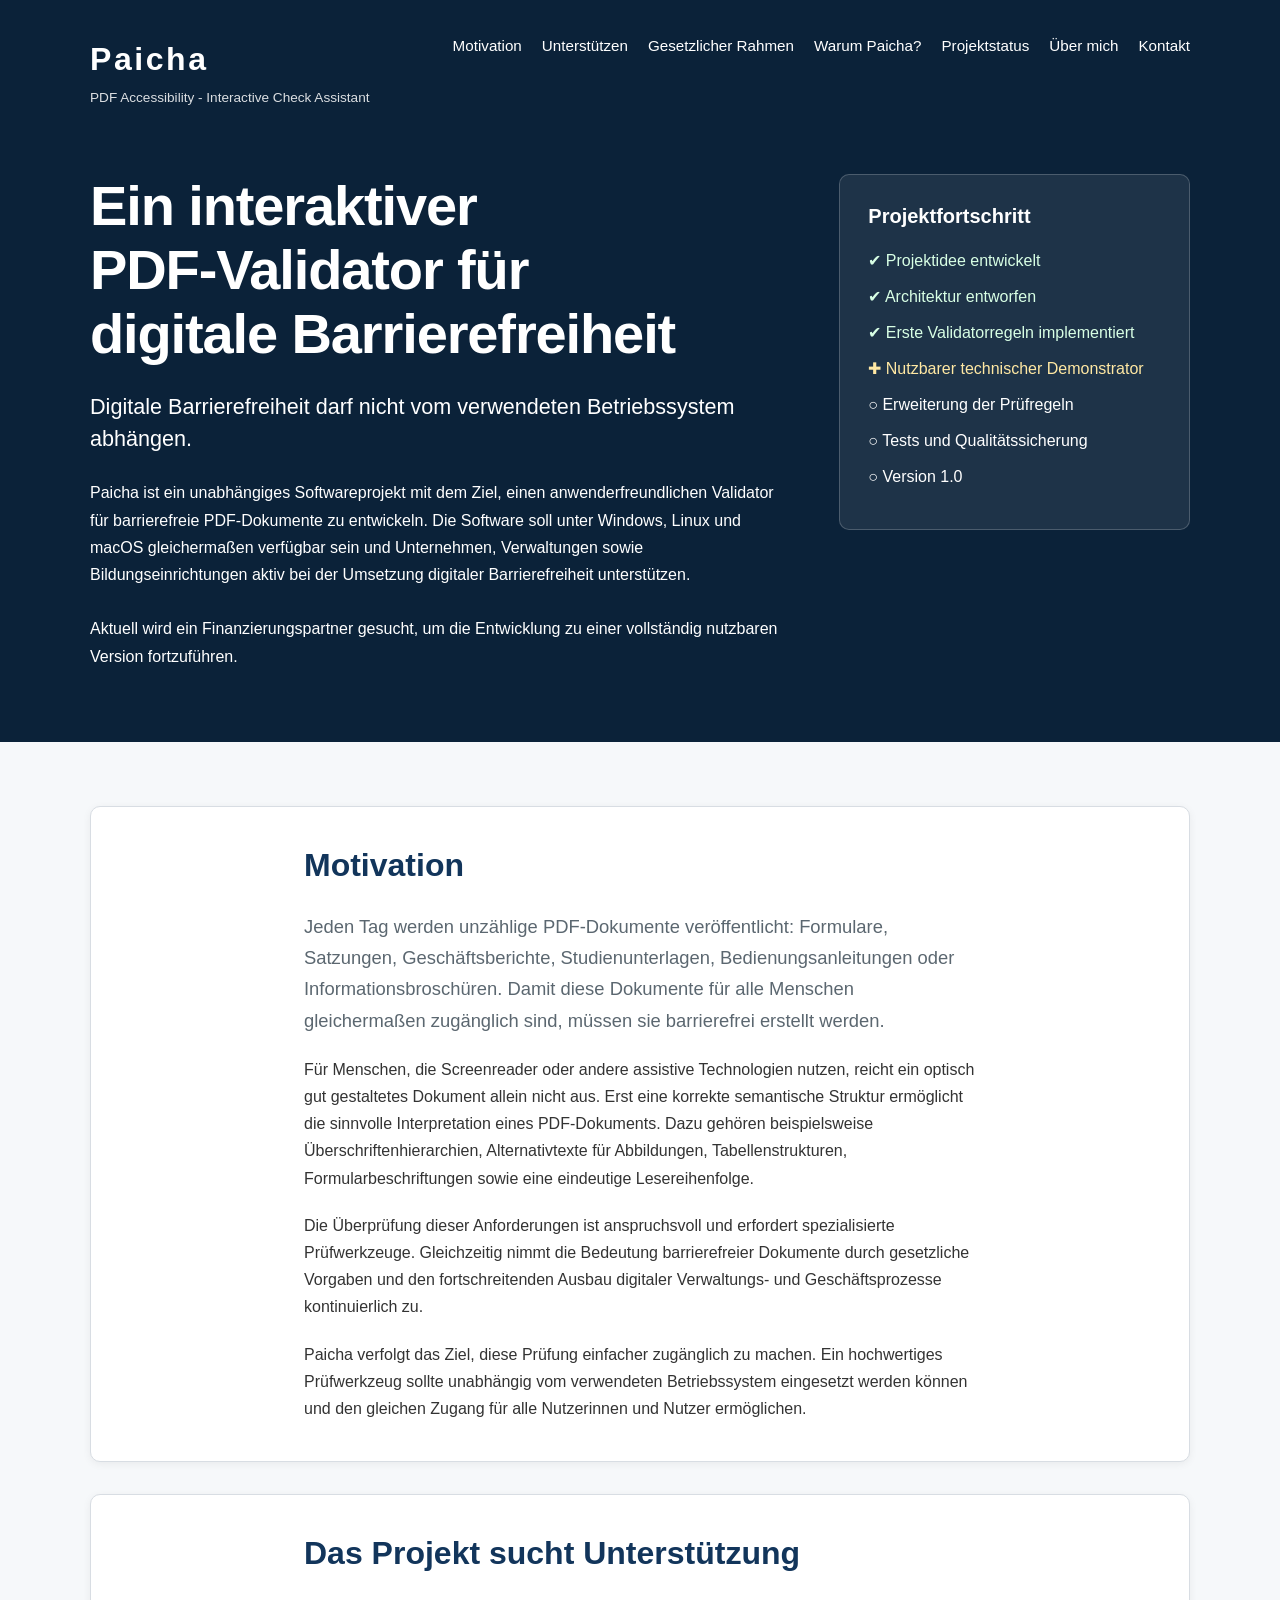
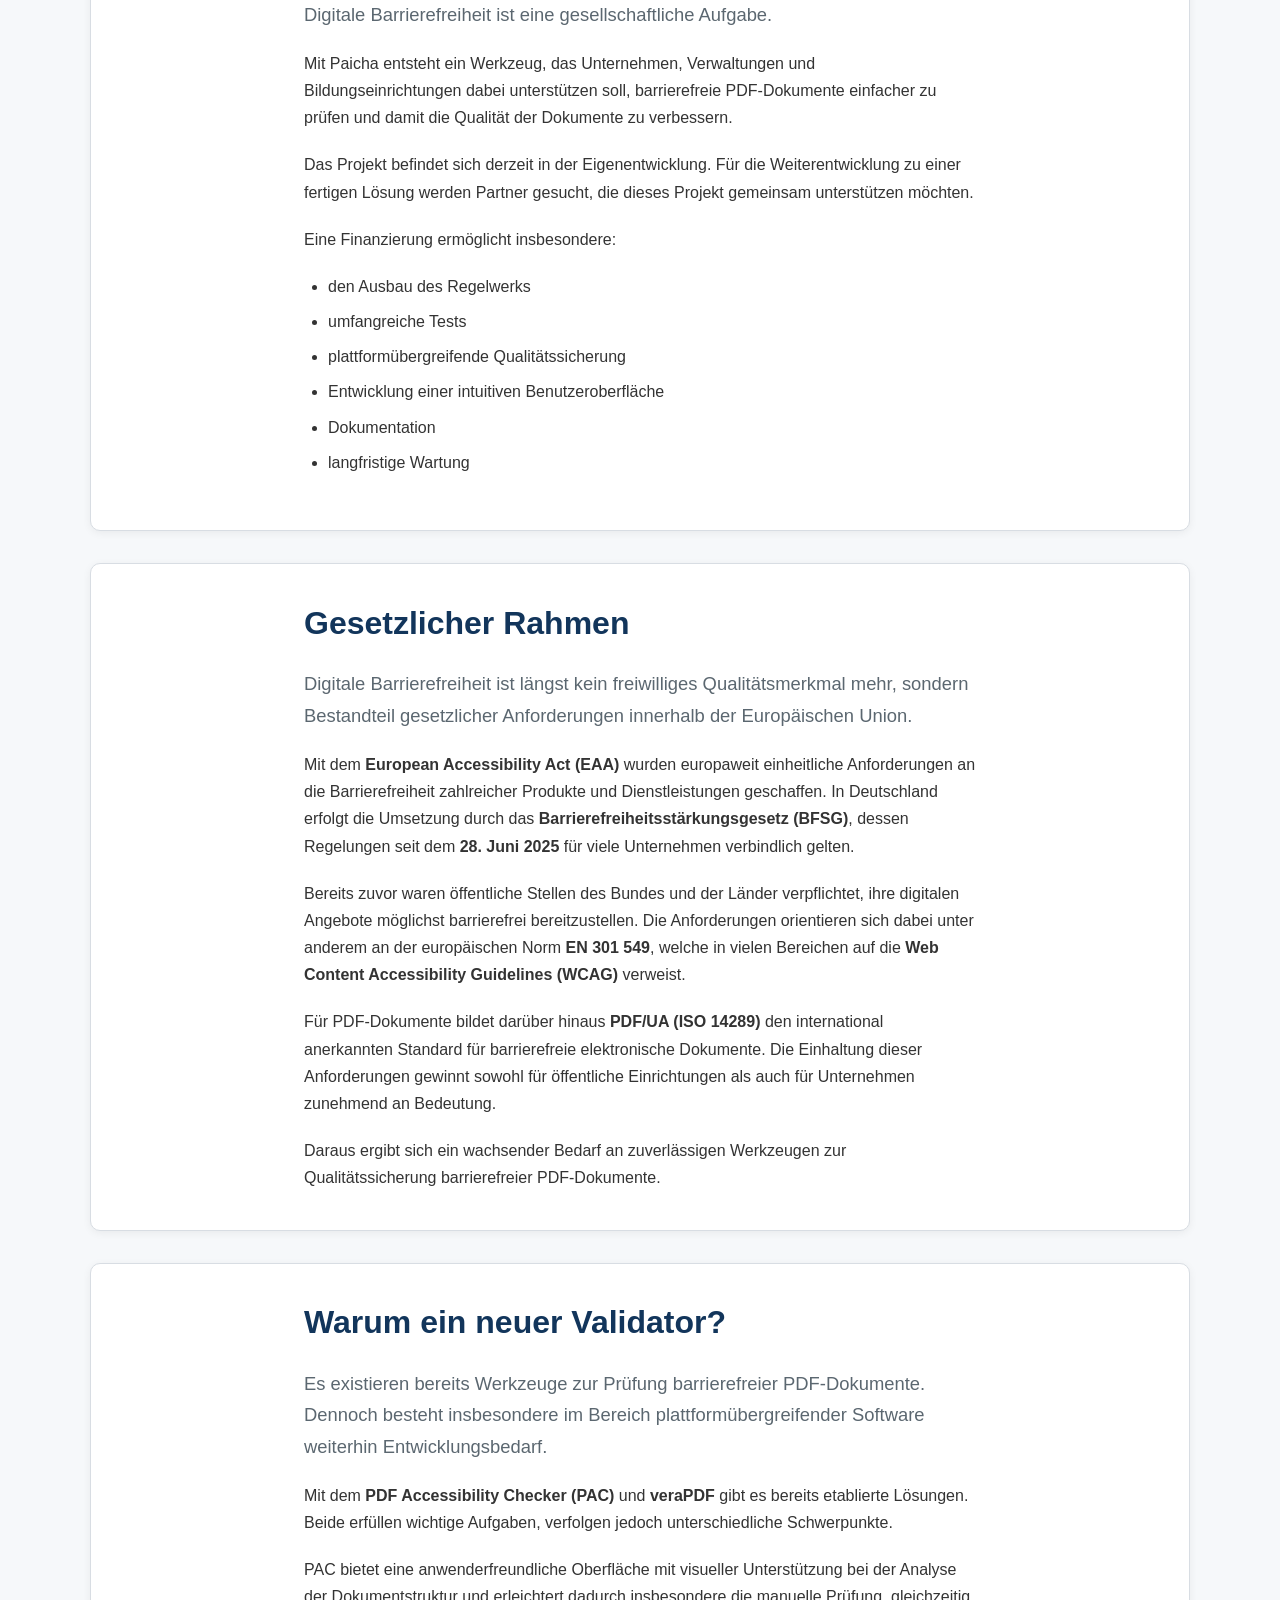
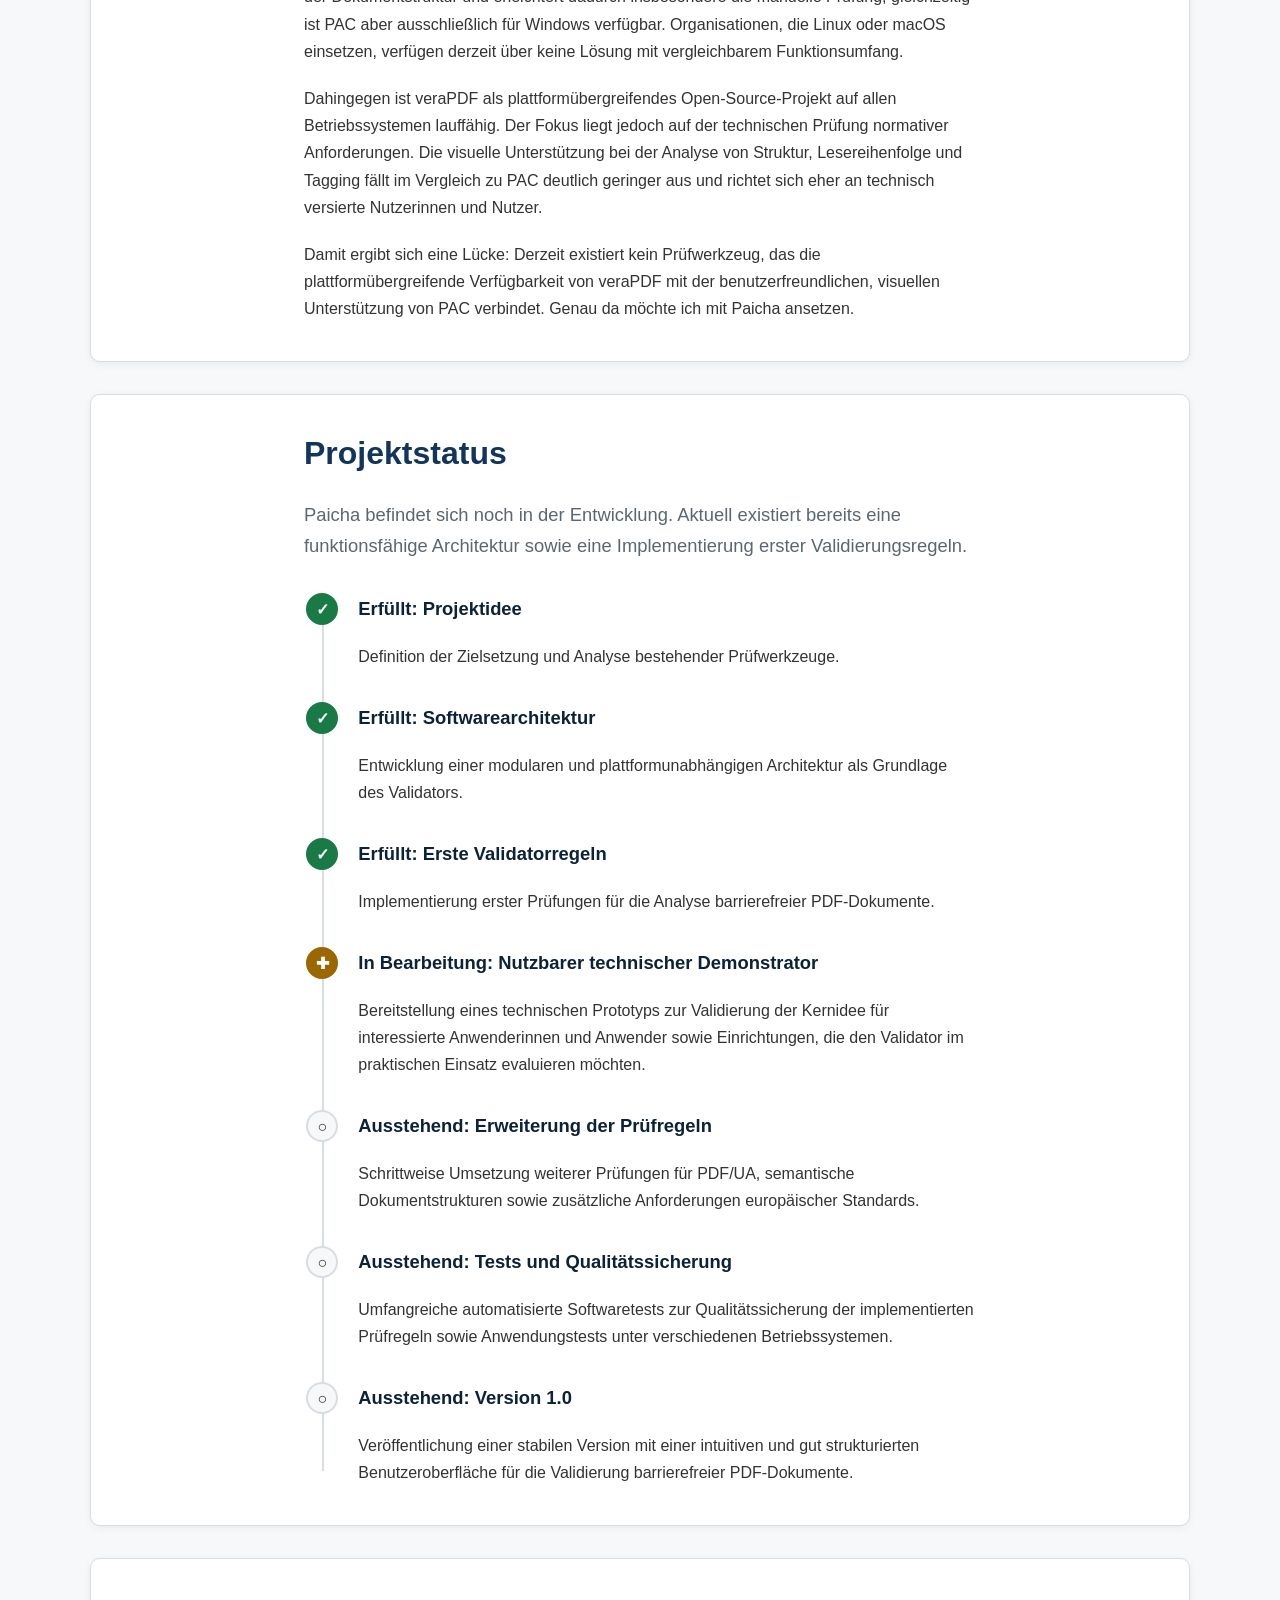
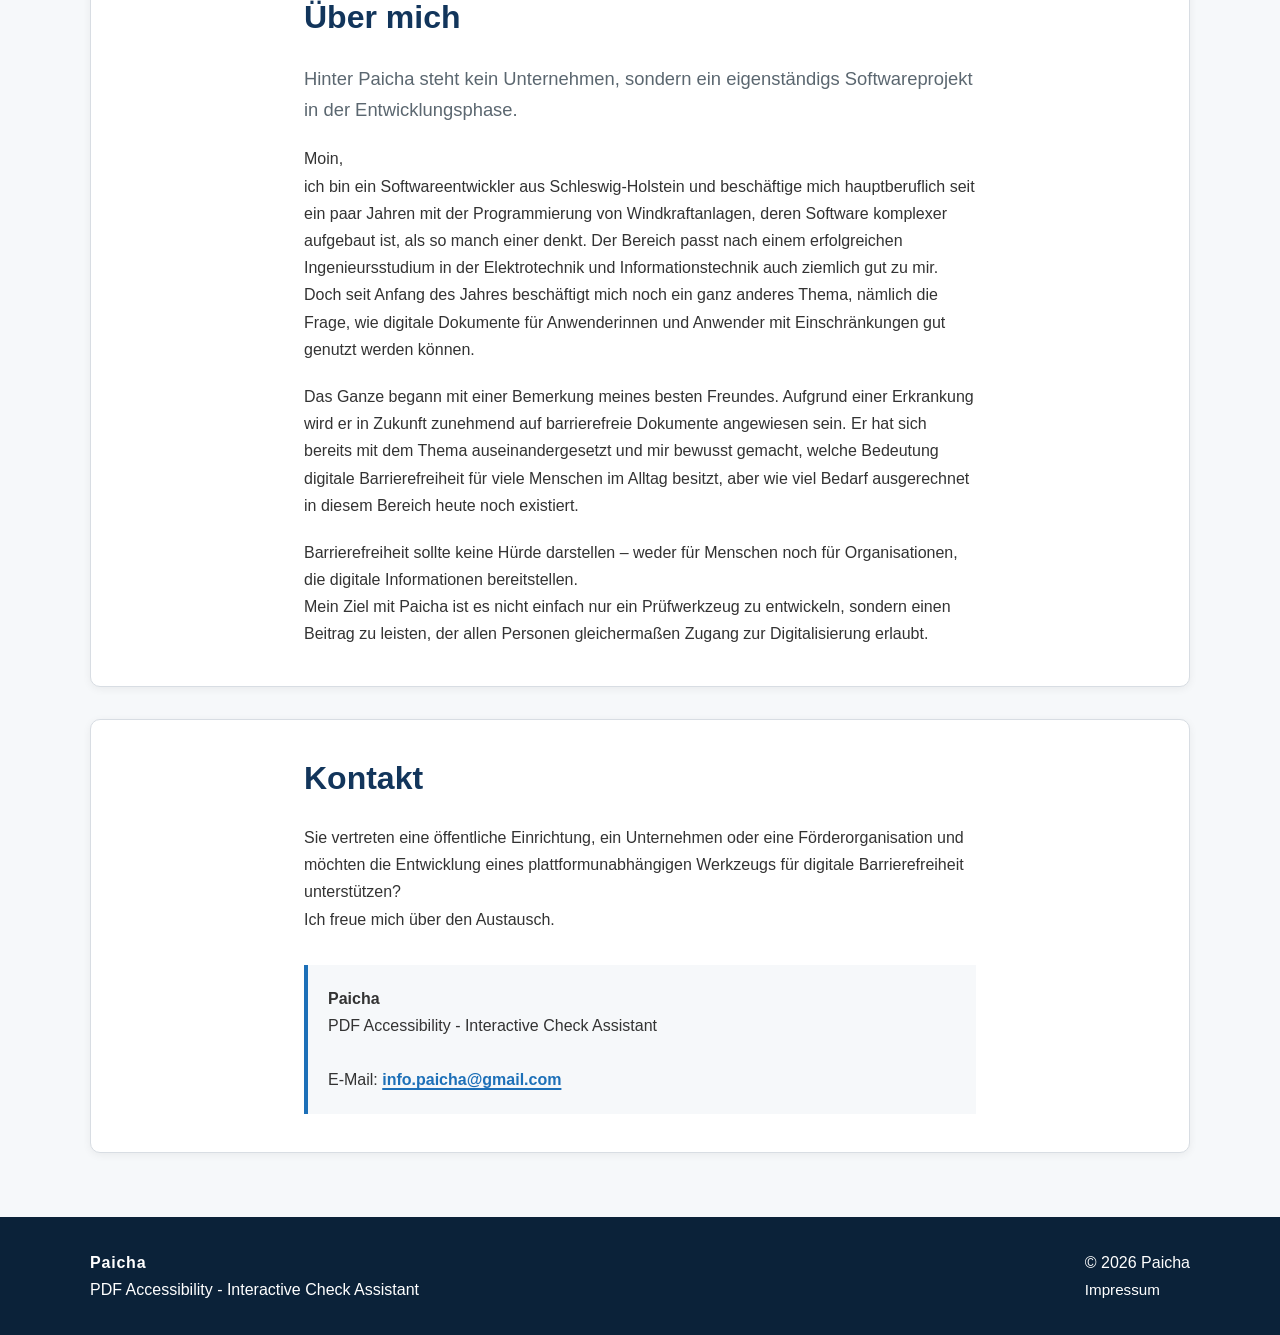
==== index.html @ 23e9f919 "main: Taken over page from PARA" ====
<!DOCTYPE html>
<html lang="de">

<head>

    <meta charset="UTF-8">
    <meta name="viewport" content="width=device-width, initial-scale=1">

    <title>Paicha – Interaktiver PDF-Validator für digitale Barrierefreiheit</title>

    <meta name="description"
          content="Ein Projekt zur Entwicklung eines interaktiven Validators für barrierefreie PDF-Dokumente nach PDF/UA und europäischen Standards.">

    <meta name="author" content="Paicha">

    <meta property="og:title"
          content="Paicha – Interaktiver PDF-Validator für digitale Barrierefreiheit">

    <meta property="og:description"
          content="Ein Projekt zur Entwicklung eines interaktiven Validators für barrierefreie PDF-Dokumente nach PDF/UA und europäischen Standards.">

    <meta property="og:type"
          content="website">

    <link rel="stylesheet" href="style.css">

</head>

<body>

<a class="skip-link" href="#main-content">
    Direkt zum Inhalt springen
</a>

<header>

    <div class="container">

        <div class="header-top">

            <div class="logo">

                <span class="logo-title">
                    Paicha
                </span>

                <span class="logo-subtitle">
                    PDF Accessibility - Interactive Check Assistant
                </span>

            </div>

            <nav aria-label="Hauptnavigation">

                <ul>

                    <li>
                        <a href="#motivation">
                            Motivation
                        </a>
                    </li>

                    <li>
                        <a href="#unterstuetzung">
                            Unterstützen
                        </a>
                    </li>

                    <li>
                        <a href="#gesetz">
                            Gesetzlicher Rahmen
                        </a>
                    </li>

                    <li>
                        <a href="#validator">
                            Warum Paicha?
                        </a>
                    </li>

                    <li>
                        <a href="#roadmap">
                            Projektstatus
                        </a>
                    </li>

                    <li>
                        <a href="#ueber-mich">
                            Über mich
                        </a>
                    </li>

                    <li>
                        <a href="#kontakt">
                            Kontakt
                        </a>
                    </li>

                </ul>

            </nav>

        </div>

        <section class="hero">

            <div class="hero-text">

                <h1>

                    Ein interaktiver<br>
                    PDF-Validator für<br>
                    digitale Barrierefreiheit

                </h1>

                <p class="lead">

                    Digitale Barrierefreiheit darf nicht vom verwendeten
                    Betriebssystem abhängen.

                </p>

                <p>
                    Paicha ist ein unabhängiges Softwareprojekt mit dem Ziel,
                    einen anwenderfreundlichen Validator für barrierefreie
                    PDF-Dokumente zu entwickeln. Die Software soll unter
                    Windows, Linux und macOS gleichermaßen verfügbar sein
                    und Unternehmen, Verwaltungen sowie Bildungseinrichtungen
                    aktiv bei der Umsetzung digitaler Barrierefreiheit
                    unterstützen.<br><br>

                    Aktuell wird ein Finanzierungspartner gesucht, um die
                    Entwicklung zu einer vollständig nutzbaren Version
                    fortzuführen.
                </p>

            </div>

            <aside class="project-status"
                   aria-labelledby="projektstatus">

                <h2 id="projektstatus">
                    Projektfortschritt
                </h2>

                <ul>

                    <li class="done">
                        ✔ Projektidee entwickelt
                    </li>

                    <li class="done">
                        ✔ Architektur entworfen
                    </li>

                    <li class="done">
                        ✔ Erste Validatorregeln implementiert
                    </li>

                    <li class="progress">
                        ✚ Nutzbarer technischer Demonstrator
                    </li>

                    <li>
                        ○ Erweiterung der Prüfregeln
                    </li>

                    <li>
                        ○ Tests und Qualitätssicherung
                    </li>

                    <li>
                        ○ Version&nbsp;1.0
                    </li>

                </ul>

            </aside>

        </section>

    </div>

</header>

<main id="main-content">

<div class="container">

<section id="motivation">

    <h2>
        Motivation
    </h2>

    <p class="intro">

        Jeden Tag werden unzählige PDF-Dokumente veröffentlicht:
        Formulare, Satzungen, Geschäftsberichte,
        Studienunterlagen, Bedienungsanleitungen oder
        Informationsbroschüren.

        Damit diese Dokumente für alle Menschen gleichermaßen
        zugänglich sind, müssen sie barrierefrei erstellt werden.

    </p>

    <p>

        Für Menschen, die Screenreader oder andere assistive Technologien
        nutzen, reicht ein optisch gut gestaltetes Dokument allein nicht aus.
        Erst eine korrekte semantische Struktur ermöglicht die sinnvolle
        Interpretation eines PDF-Dokuments. Dazu gehören beispielsweise
        Überschriftenhierarchien, Alternativtexte für Abbildungen,
        Tabellenstrukturen, Formularbeschriftungen sowie eine eindeutige
        Lesereihenfolge.

    </p>

    <p>

        Die Überprüfung dieser Anforderungen ist anspruchsvoll und erfordert
        spezialisierte Prüfwerkzeuge. Gleichzeitig nimmt die Bedeutung
        barrierefreier Dokumente durch gesetzliche Vorgaben und den
        fortschreitenden Ausbau digitaler Verwaltungs- und
        Geschäftsprozesse kontinuierlich zu.

    </p>

    <p>

        Paicha verfolgt das Ziel, diese Prüfung einfacher zugänglich zu machen.
        Ein hochwertiges Prüfwerkzeug sollte unabhängig vom verwendeten
        Betriebssystem eingesetzt werden können und den gleichen Zugang für
        alle Nutzerinnen und Nutzer ermöglichen.

    </p>

</section>

<section id="unterstuetzung">

    <h2>
        Das Projekt sucht Unterstützung
    </h2>

    <p class="intro">
        Digitale Barrierefreiheit ist eine gesellschaftliche Aufgabe.
    </p>

    <p>
        Mit Paicha entsteht ein Werkzeug, das Unternehmen, Verwaltungen
        und Bildungseinrichtungen dabei unterstützen soll, barrierefreie
        PDF-Dokumente einfacher zu prüfen und damit die Qualität der
        Dokumente zu verbessern.
    </p>

    <p>
        Das Projekt befindet sich derzeit in der Eigenentwicklung.
        Für die Weiterentwicklung zu einer fertigen Lösung
        werden Partner gesucht, die dieses Projekt gemeinsam unterstützen möchten.
    </p>

    <p>
        Eine Finanzierung ermöglicht insbesondere:
        <ul>
            <li> den Ausbau des Regelwerks </li>
            <li> umfangreiche Tests </li>
            <li> plattformübergreifende Qualitätssicherung </li>
            <li> Entwicklung einer intuitiven Benutzeroberfläche </li>
            <li> Dokumentation </li>
            <li> langfristige Wartung </li>
        </ul>
    </p>

</section>

<section id="gesetz">

    <h2>
        Gesetzlicher Rahmen
    </h2>

    <p class="intro">

        Digitale Barrierefreiheit ist längst kein freiwilliges Qualitätsmerkmal
        mehr, sondern Bestandteil gesetzlicher Anforderungen innerhalb der
        Europäischen Union.

    </p>

    <p>

        Mit dem
        <strong>European Accessibility Act (EAA)</strong>
        wurden europaweit einheitliche Anforderungen an die Barrierefreiheit
        zahlreicher Produkte und Dienstleistungen geschaffen.
        In Deutschland erfolgt die Umsetzung durch das
        <strong>Barrierefreiheitsstärkungsgesetz (BFSG)</strong>,
        dessen Regelungen seit dem
        <strong>28.&nbsp;Juni&nbsp;2025</strong>
        für viele Unternehmen verbindlich gelten.

    </p>

    <p>

        Bereits zuvor waren öffentliche Stellen des Bundes und der Länder
        verpflichtet, ihre digitalen Angebote möglichst barrierefrei
        bereitzustellen.
        Die Anforderungen orientieren sich dabei unter anderem an der
        europäischen Norm
        <strong>EN&nbsp;301&nbsp;549</strong>,
        welche in vielen Bereichen auf die
        <strong>Web Content Accessibility Guidelines (WCAG)</strong>
        verweist.

    </p>

    <p>

        Für PDF-Dokumente bildet darüber hinaus
        <strong>PDF/UA (ISO&nbsp;14289)</strong>
        den international anerkannten Standard für barrierefreie
        elektronische Dokumente.
        Die Einhaltung dieser Anforderungen gewinnt sowohl für öffentliche
        Einrichtungen als auch für Unternehmen zunehmend an Bedeutung.

    </p>

    <p>
        Daraus ergibt sich ein wachsender Bedarf an zuverlässigen Werkzeugen
        zur Qualitätssicherung barrierefreier PDF-Dokumente.
    </p>

</section>

<section id="validator">

    <h2>
        Warum ein neuer Validator?
    </h2>

    <p class="intro">
        Es existieren bereits Werkzeuge zur Prüfung barrierefreier
        PDF-Dokumente.
        Dennoch besteht insbesondere im Bereich plattformübergreifender
        Software weiterhin Entwicklungsbedarf.
    </p>

    <p>
        Mit dem <strong> PDF Accessibility Checker (PAC) </strong>
        und <strong>veraPDF</strong> gibt es bereits etablierte Lösungen.
        Beide erfüllen wichtige Aufgaben, verfolgen jedoch unterschiedliche
        Schwerpunkte.
    </p>

    <p>
        PAC bietet eine anwenderfreundliche Oberfläche mit
        visueller Unterstützung bei der Analyse der Dokumentstruktur und
        erleichtert dadurch insbesondere die manuelle Prüfung, gleichzeitig
        ist PAC aber ausschließlich für Windows verfügbar. Organisationen,
        die Linux oder macOS einsetzen, verfügen derzeit über keine Lösung
        mit vergleichbarem Funktionsumfang.
    </p>

    <p>
        Dahingegen ist veraPDF als plattformübergreifendes Open-Source-Projekt
        auf allen Betriebssystemen lauffähig. Der Fokus liegt jedoch auf der
        technischen Prüfung normativer Anforderungen. Die visuelle Unterstützung
        bei der Analyse von Struktur, Lesereihenfolge und Tagging fällt im Vergleich
        zu PAC deutlich geringer aus und richtet sich eher an technisch
        versierte Nutzerinnen und Nutzer.
    </p>

    <p>
        Damit ergibt sich eine Lücke: Derzeit existiert kein Prüfwerkzeug, das die
        plattformübergreifende Verfügbarkeit von veraPDF mit der benutzerfreundlichen,
        visuellen Unterstützung von PAC verbindet. Genau da möchte ich mit Paicha ansetzen.
    </p>

</section>

<section id="roadmap">

    <h2>
        Projektstatus
    </h2>

    <p class="intro">

        Paicha befindet sich noch in der Entwicklung.
        Aktuell existiert bereits eine funktionsfähige Architektur sowie eine
        Implementierung erster Validierungsregeln.

    </p>

    <div class="roadmap">

        <div class="roadmap-item done">

            <span class="roadmap-marker">
                ✓
            </span>

            <div>

                <h3>
                    Erfüllt: Projektidee
                </h3>

                <p>
                    Definition der Zielsetzung und Analyse bestehender
                    Prüfwerkzeuge.
                </p>

            </div>

        </div>

        <div class="roadmap-item done">

            <span class="roadmap-marker">
                ✓
            </span>

            <div>

                <h3>
                    Erfüllt: Softwarearchitektur
                </h3>

                <p>
                    Entwicklung einer modularen und plattformunabhängigen
                    Architektur als Grundlage des Validators.
                </p>

            </div>

        </div>

        <div class="roadmap-item done">

            <span class="roadmap-marker">
                ✓
            </span>

            <div>

                <h3>
                    Erfüllt: Erste Validatorregeln
                </h3>

                <p>
                    Implementierung erster Prüfungen für die Analyse
                    barrierefreier PDF-Dokumente.
                </p>

            </div>

        </div>

        <div class="roadmap-item progress">

            <span class="roadmap-marker">
                ✚
            </span>

            <div>

                <h3>
                    In Bearbeitung: Nutzbarer technischer Demonstrator
                </h3>

                <p>
                    Bereitstellung eines technischen Prototyps zur Validierung
                    der Kernidee für interessierte Anwenderinnen und Anwender
                    sowie Einrichtungen, die den Validator im praktischen Einsatz
                    evaluieren möchten.
                </p>

            </div>

        </div>

        <div class="roadmap-item">

            <span class="roadmap-marker">
                ○
            </span>

            <div>

                <h3>
                    Ausstehend: Erweiterung der Prüfregeln
                </h3>

                <p>
                    Schrittweise Umsetzung weiterer Prüfungen für PDF/UA,
                    semantische Dokumentstrukturen sowie zusätzliche
                    Anforderungen europäischer Standards.
                </p>

            </div>

        </div>

                <div class="roadmap-item">

            <span class="roadmap-marker">
                ○
            </span>

            <div>

                <h3>
                    Ausstehend: Tests und Qualitätssicherung
                </h3>

                <p>
                    Umfangreiche automatisierte Softwaretests zur
                    Qualitätssicherung der implementierten Prüfregeln
                    sowie Anwendungstests unter verschiedenen Betriebssystemen.
                </p>

            </div>

        </div>

        <div class="roadmap-item">

            <span class="roadmap-marker">
                ○
            </span>

            <div>

                <h3>
                    Ausstehend: Version&nbsp;1.0
                </h3>

                <p>
                    Veröffentlichung einer stabilen Version mit einer
                    intuitiven und gut strukturierten Benutzeroberfläche
                    für die Validierung barrierefreier PDF-Dokumente.
                </p>

            </div>

        </div>

    </div>

</section>

<section id="ueber-mich">

    <h2>
        Über mich
    </h2>

    <p class="intro">

        Hinter Paicha steht kein Unternehmen, sondern ein
        eigenständigs Softwareprojekt in der Entwicklungsphase.

    </p>
    
    <p>
        Moin,<br>
        ich bin ein Softwareentwickler aus Schleswig-Holstein und beschäftige mich
        hauptberuflich seit ein paar Jahren mit der Programmierung von Windkraftanlagen,
        deren Software komplexer aufgebaut ist, als so manch einer denkt. Der Bereich
        passt nach einem erfolgreichen Ingenieursstudium in der Elektrotechnik und
        Informationstechnik auch ziemlich gut zu mir.<br>
        Doch seit Anfang des Jahres beschäftigt mich noch ein ganz anderes Thema,
        nämlich die Frage, wie digitale Dokumente für Anwenderinnen und Anwender
        mit Einschränkungen gut genutzt werden können.
    </p>

    <p>
        Das Ganze begann mit einer Bemerkung meines besten Freundes. Aufgrund
        einer Erkrankung wird er in Zukunft zunehmend auf barrierefreie Dokumente
        angewiesen sein.
        Er hat sich bereits mit dem Thema auseinandergesetzt und mir bewusst
        gemacht, welche Bedeutung digitale Barrierefreiheit für viele Menschen
        im Alltag besitzt, aber wie viel Bedarf ausgerechnet in diesem Bereich
        heute noch existiert.
    </p>

    <p>
        Barrierefreiheit sollte keine Hürde darstellen – weder für Menschen noch
        für Organisationen, die digitale Informationen bereitstellen.<br>
        Mein Ziel mit Paicha ist es nicht einfach nur ein Prüfwerkzeug zu entwickeln,
        sondern einen Beitrag zu leisten, der allen Personen gleichermaßen Zugang
        zur Digitalisierung erlaubt.
    </p>

</section>

<section id="kontakt">

    <h2>
        Kontakt
    </h2>

    <p>
        Sie vertreten eine öffentliche Einrichtung, ein Unternehmen
        oder eine Förderorganisation und möchten die Entwicklung eines
        plattformunabhängigen Werkzeugs für digitale Barrierefreiheit
        unterstützen?<br>
        Ich freue mich über den Austausch.
    </p>

    <address>

        <strong>Paicha</strong><br>

        PDF Accessibility - Interactive Check Assistant<br><br>

        E-Mail:
        <a href="mailto:info.paicha@gmail.com">
            info.paicha@gmail.com
        </a>

    </address>

</section>

</div>

</main>

<footer>

    <div class="container footer-content">

        <div>

            <strong>Paicha</strong><br>

            PDF Accessibility - Interactive Check Assistant

        </div>

        <div>

            © 2026 Paicha

            <nav>
                <a href="impressum.html">Impressum</a>
            </nav>

        </div>

    </div>

</footer>

</body>

</html>
---- style.css ----
/*
    PIPAC
    Platform Independent PDF Accessibility Validator

    style.css
    Teil 1: Grundlagen, Layout und Typografie
*/


/* ==========================================================
   1. Farbvariablen und globale Einstellungen
   ========================================================== */

:root {

    --color-primary: #12355b;
    --color-primary-light: #1d70b8;
    --color-primary-dark: #0b2239;

    --color-background: #f6f8fa;
    --color-surface: #ffffff;

    --color-text: #333333;
    --color-text-light: #5b6770;

    --color-border: #d8dde3;

    --color-success: #197a45;
    --color-warning: #9a6700;

    --shadow-small:
        0 2px 8px rgba(0, 0, 0, 0.06);

    --shadow-medium:
        0 8px 24px rgba(0, 0, 0, 0.08);

    --radius-small: 4px;
    --radius-medium: 10px;

    --content-width: 1100px;

    --font-main:
        "Inter",
        "Noto Sans",
        "Segoe UI",
        Arial,
        sans-serif;

}


/* ==========================================================
   2. CSS Reset
   ========================================================== */

*,
*::before,
*::after {

    box-sizing: border-box;

}


html {

    scroll-behavior: smooth;

    font-size: 100%;

}


body {

    margin: 0;

    background: var(--color-background);

    color: var(--color-text);

    font-family: var(--font-main);

    line-height: 1.7;

}


/* ==========================================================
   3. Grundelemente
   ========================================================== */


img {

    max-width: 100%;

    height: auto;

}


a {

    color: var(--color-primary-light);

    text-decoration-thickness: 2px;

    text-underline-offset: 3px;

}


/* a:hover,
a:focus {

    color: var(--color-primary-dark);

} */


a:focus-visible {

    outline:

        3px solid var(--color-primary-light);

    outline-offset: 3px;

}


strong {

    font-weight: 700;

}


/* ==========================================================
   4. Container und Seitenstruktur
   ========================================================== */


.container {

    width: min(
        var(--content-width),
        calc(100% - 3rem)
    );

    margin-inline: auto;

}


/* ==========================================================
   5. Skip-Link für Tastaturbedienung
   ========================================================== */


.skip-link {

    position: absolute;

    left: 1rem;

    top: -100px;

    background: var(--color-primary-dark);

    color: white;

    padding: 0.75rem 1rem;

    border-radius: var(--radius-small);

    z-index: 1000;

}


.skip-link:focus {

    top: 1rem;

}


/* ==========================================================
   6. Header
   ========================================================== */


header {

    background: var(--color-primary-dark);

        /* linear-gradient(
            135deg,
            var(--color-primary-dark),
            var(--color-primary)
        ); */

    color: white;

    padding-block: 2rem 4.5rem;

}


.header-top {

    display: flex;

    justify-content: space-between;

    align-items: flex-start;

    gap: 2rem;

}


/* ==========================================================
   7. Logo / Projektname
   ========================================================== */


.logo {

    display: flex;

    flex-direction: column;

}


.logo-title {

    font-size: 2rem;

    font-weight: 800;

    letter-spacing: 0.08em;

}


.logo-subtitle {

    font-size: 0.85rem;

    opacity: 0.85;

    max-width: 280px;

}


/* ==========================================================
   8. Navigation
   ========================================================== */


nav ul {

    list-style: none;

    display: flex;

    flex-wrap: wrap;

    justify-content: flex-end;

    gap: 1.25rem;

    padding: 0;

    margin: 0;

}


nav a {

    color: white;

    text-decoration: none;

    font-size: 0.95rem;

}


nav a:hover,
nav a:focus-visible {

    color: #ffffff;

    text-decoration: underline;

}


/* ==========================================================
   9. Hero-Bereich
   ========================================================== */


.hero {

    display: grid;

    grid-template-columns:

        minmax(0, 2fr)
        minmax(280px, 1fr);

    gap: 3rem;

    margin-top: 4rem;

}


.hero h1 {

    margin: 0 0 1.5rem;

    font-size: clamp(
        2.2rem,
        5vw,
        3.5rem
    );

    line-height: 1.15;

    letter-spacing: -0.02em;

}


.hero p {

    max-width: 760px;

}


.hero .lead {

    font-size: 1.35rem;

    font-weight: 500;

    line-height: 1.5;

    margin-bottom: 1.5rem;

}

/* ==========================================================
   10. Projektstatus
   ========================================================== */


.project-status {

    background: rgba(255, 255, 255, 0.08);

    border: 1px solid rgba(255, 255, 255, 0.2);

    border-radius: var(--radius-medium);

    padding: 1.75rem;

    align-self: start;

}


.project-status h2 {

    margin-top: 0;

    margin-bottom: 1.25rem;

    font-size: 1.25rem;

    color: white;

}


.project-status ul {

    list-style: none;

    padding: 0;

    margin: 0;

}


.project-status li {

    margin-bottom: 0.75rem;

    line-height: 1.5;

}


.project-status .done {

    color: #d8ffe5;

}


.project-status .progress {

    color: #ffe8a3;

}


/* ==========================================================
   11. Inhaltsbereiche
   ========================================================== */


main {

    background: var(--color-background);

    padding-block: 4rem;

}


main section {

    background: var(--color-surface);

    border: 1px solid var(--color-border);

    border-radius: var(--radius-medium);

    padding: clamp(
        1.5rem,
        3vw,
        2.5rem
    );
    margin-bottom: 2rem;

    box-shadow: var(--shadow-small);

}

main section > *{
    max-width: 42rem;

    margin-left: auto;
    margin-right: auto;
}

/* section
{
    text-align: justify;
    hyphens: auto;
} */


section:last-child {

    margin-bottom: 0;

}


main section h1, h2 {

    color: var(--color-primary);

    font-size: clamp(
        1.6rem,
        3vw,
        2rem
    );

    line-height: 1.3;

    margin-top: 0;

    margin-bottom: 1.5rem;

}


section h3 {

    color: var(--color-primary-dark);

    font-size: 1.15rem;

    margin-top: 0;

}


section p {

    margin-top: 0;

    margin-bottom: 1.25rem;

}


section p:last-child {

    margin-bottom: 0;

}


.intro {

    font-size: 1.15rem;

    color: var(--color-text-light);

}


/* ==========================================================
   12. Roadmap
   ========================================================== */


.roadmap {

    position: relative;

    margin-top: 2rem;

    max-width: 75ch;

}


.roadmap::before {

    content: "";

    position: absolute;

    left: 1rem;

    top: 1rem;

    bottom: 1rem;

    width: 2px;

    background: var(--color-border);

}


.roadmap-item {

    position: relative;

    display: grid;

    grid-template-columns: 2rem 1fr;

    gap: 1.25rem;

    margin-bottom: 2rem;

}


.roadmap-item:last-child {

    margin-bottom: 0;

}


.roadmap-marker {

    position: relative;

    z-index: 1;

    width: 2rem;

    height: 2rem;

    display: flex;

    align-items: center;

    justify-content: center;

    border-radius: 50%;

    background: var(--color-background);

    border: 2px solid var(--color-border);

    font-weight: 700;

}


.roadmap-item.done .roadmap-marker {

    background: var(--color-success);

    border-color: var(--color-success);

    color: white;

}


.roadmap-item.progress .roadmap-marker {

    background: var(--color-warning);

    border-color: var(--color-warning);

    color: white;

}


.roadmap-item p {

    margin-bottom: 0;

}


/* ==========================================================
   13. Listen
   ========================================================== */


section ul {

    padding-left: 1.5rem;

}


section li {

    margin-bottom: 0.5rem;

}


/* ==========================================================
   14. Kontaktbereich
   ========================================================== */


address {

    font-style: normal;

    background: var(--color-background);

    border-left:

        4px solid var(--color-primary-light);

    padding: 1.25rem;

    margin-top: 2rem;

    max-width: 500px;

}


address a {

    font-weight: 600;

}


/* ==========================================================
   15. Kleine Hervorhebungen
   ========================================================== */


/* .references {

    background:

        linear-gradient(
            to bottom right,
            #ffffff,
            #f8fafc
        );

} */

/* ==========================================================
   16. Footer
   ========================================================== */


footer {

    background: var(--color-primary-dark);

    color: white;

    padding-block: 2rem;

}


.footer-content {

    display: flex;

    justify-content: space-between;

    align-items: center;

    gap: 2rem;

}


footer strong {

    letter-spacing: 0.05em;

}


/* ==========================================================
   17. Responsive Design
   ========================================================== */


@media (max-width: 900px) {


    .header-top {

        flex-direction: column;

    }


    nav ul {

        justify-content: flex-start;

    }


    .hero {

        grid-template-columns: 1fr;

        gap: 2rem;

    }


    .project-status {

        max-width: 500px;

    }

}


@media (max-width: 650px) {


    .container {

        width:

            min(
                100% - 2rem,
                var(--content-width)
            );

    }


    header {

        padding-block:

            1.5rem 3rem;

    }


    .logo-title {

        font-size: 1.75rem;

    }


    nav ul {

        flex-direction: column;

        gap: 0.5rem;

    }


    .hero {

        margin-top: 2.5rem;

    }


    .hero h1 {

        font-size: 2rem;

    }


    .hero .lead {

        font-size: 1.15rem;

    }


    section {

        padding: 1.25rem;

        border-radius:

            var(--radius-small);

    }


    .roadmap-item {

        grid-template-columns:

            1.75rem 1fr;

        gap: 1rem;

    }


    .roadmap-marker {

        width: 1.75rem;

        height: 1.75rem;

    }


    .footer-content {

        flex-direction: column;

        align-items: flex-start;

    }

}


/* ==========================================================
   18. Reduzierte Bewegung
   ========================================================== */


@media (prefers-reduced-motion: reduce) {


    html {

        scroll-behavior: auto;

    }


    *,
    *::before,
    *::after {

        animation-duration: 0.01ms !important;

        animation-iteration-count: 1 !important;

        transition-duration: 0.01ms !important;

    }

}


/* ==========================================================
   19. Druckansicht
   ========================================================== */


@media print {


    body {

        background: white;

        color: black;

        font-size: 12pt;

    }


    header {

        background: white;

        color: black;

        padding: 0;

    }


    nav,
    .skip-link {

        display: none;

    }


    .hero {

        display: block;

        margin-top: 2rem;

    }


    .project-status {

        border:

            1px solid #999;

        background: white;

        color: black;

        margin-top: 2rem;

    }


    main {

        padding: 0;

    }


    section {

        box-shadow: none;

        border:

            1px solid #ccc;

        break-inside: avoid;

    }


    a {

        color: black;

        text-decoration: underline;

    }


    footer {

        background: white;

        color: black;

        border-top:

            1px solid #ccc;

        margin-top: 2rem;

    }

}


/* ==========================================================
   20. Ende
   ========================================================== */
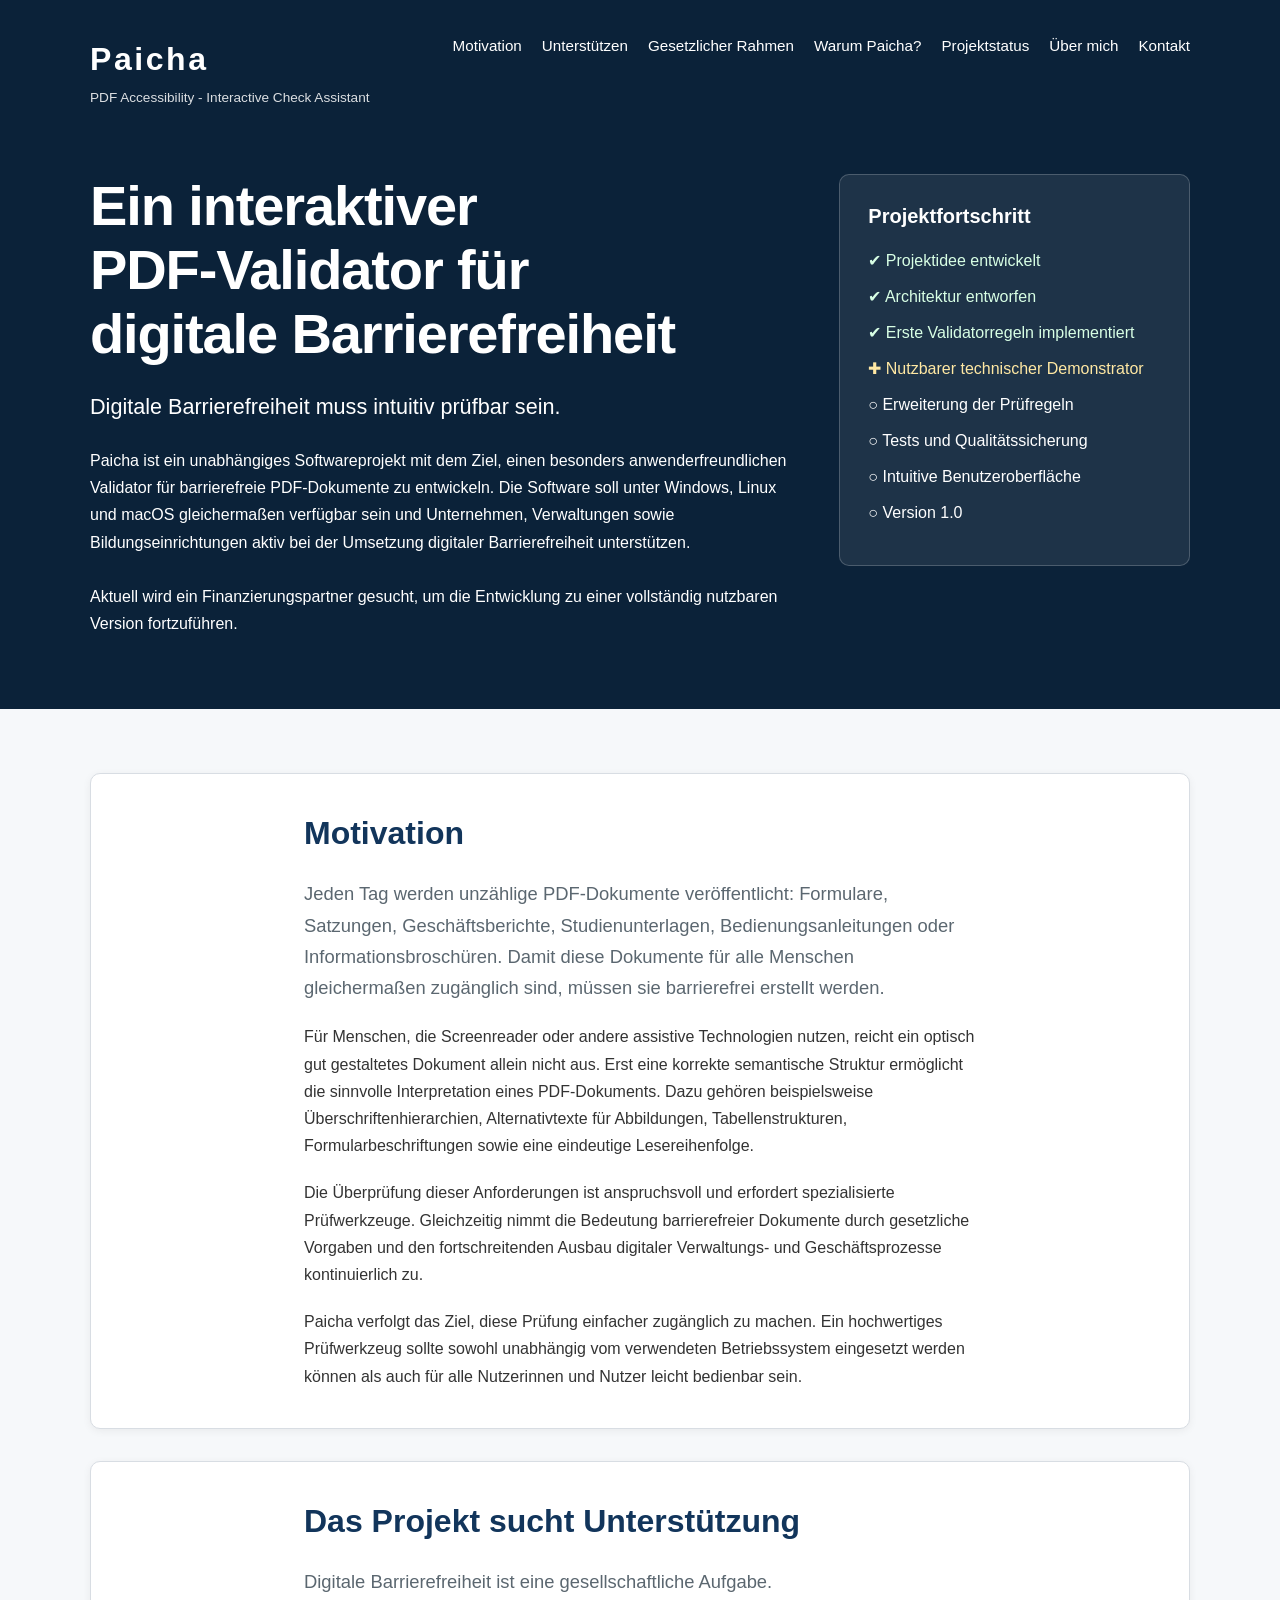
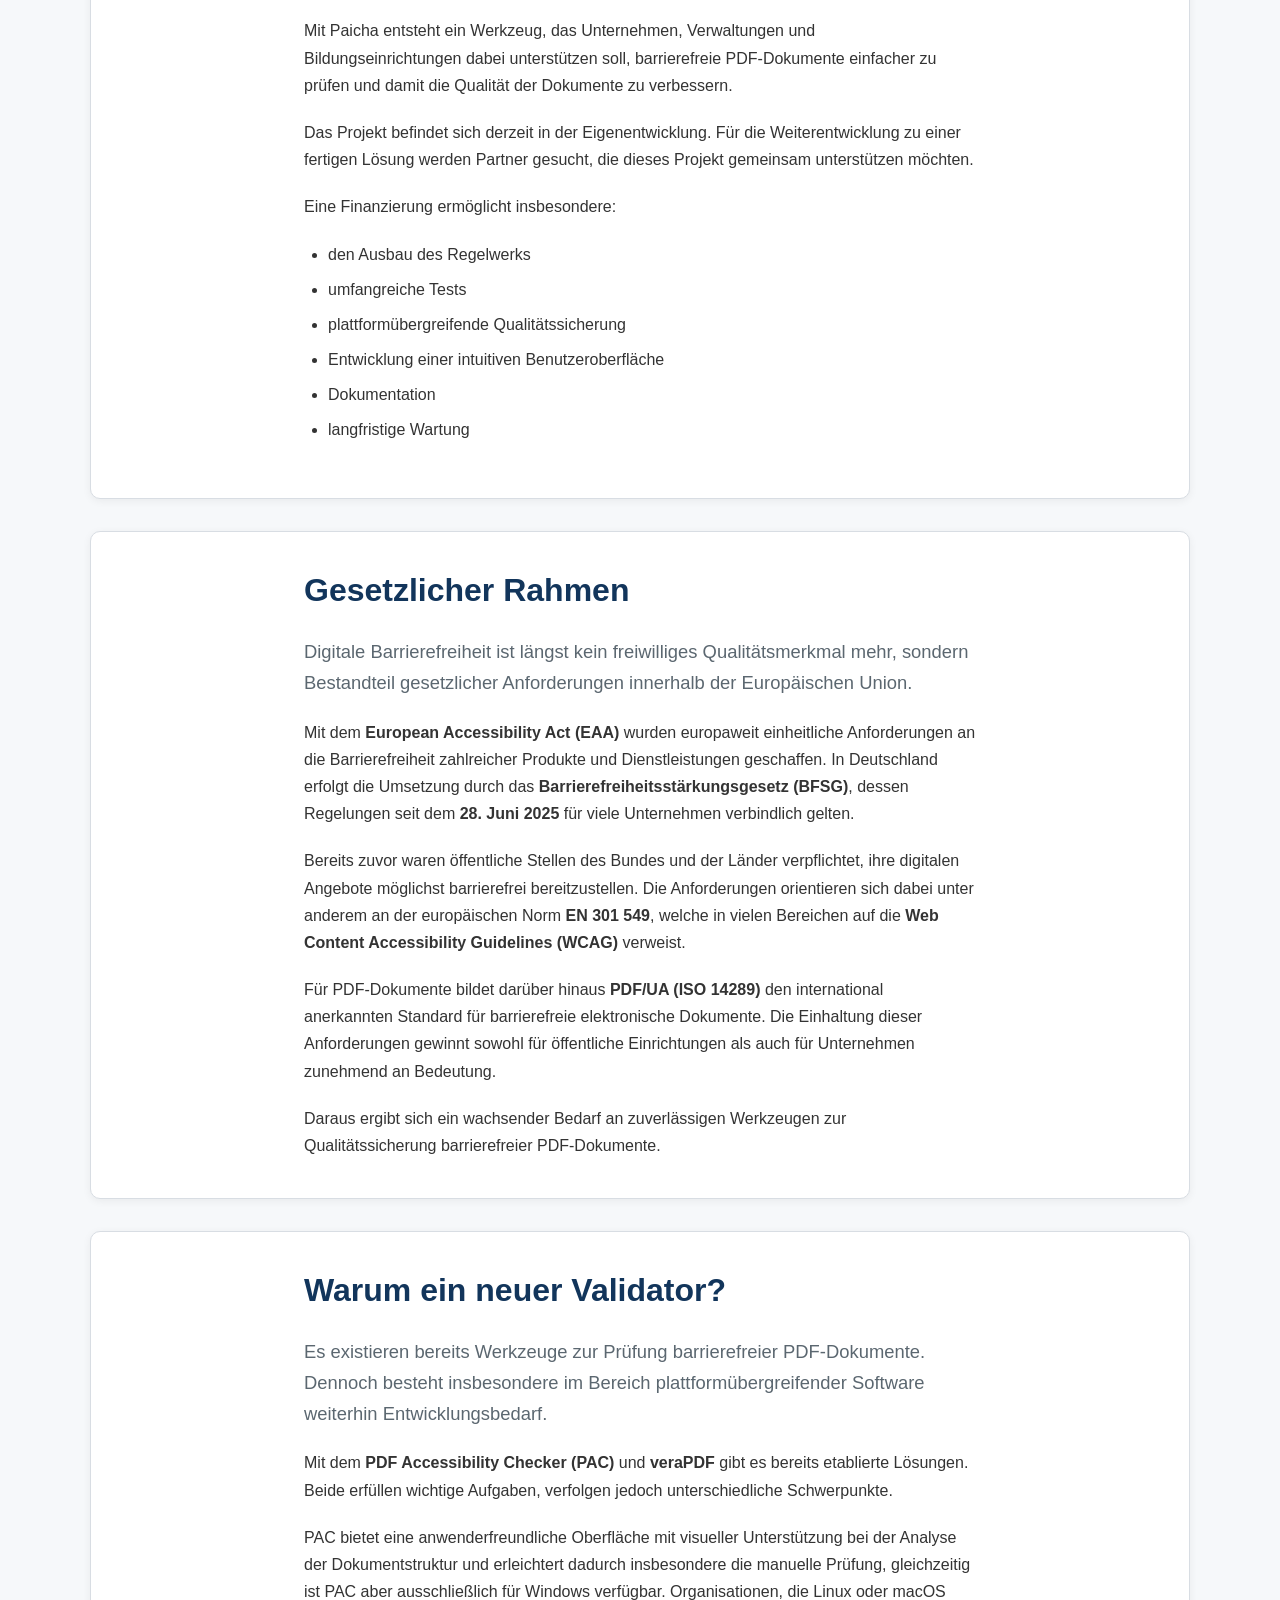
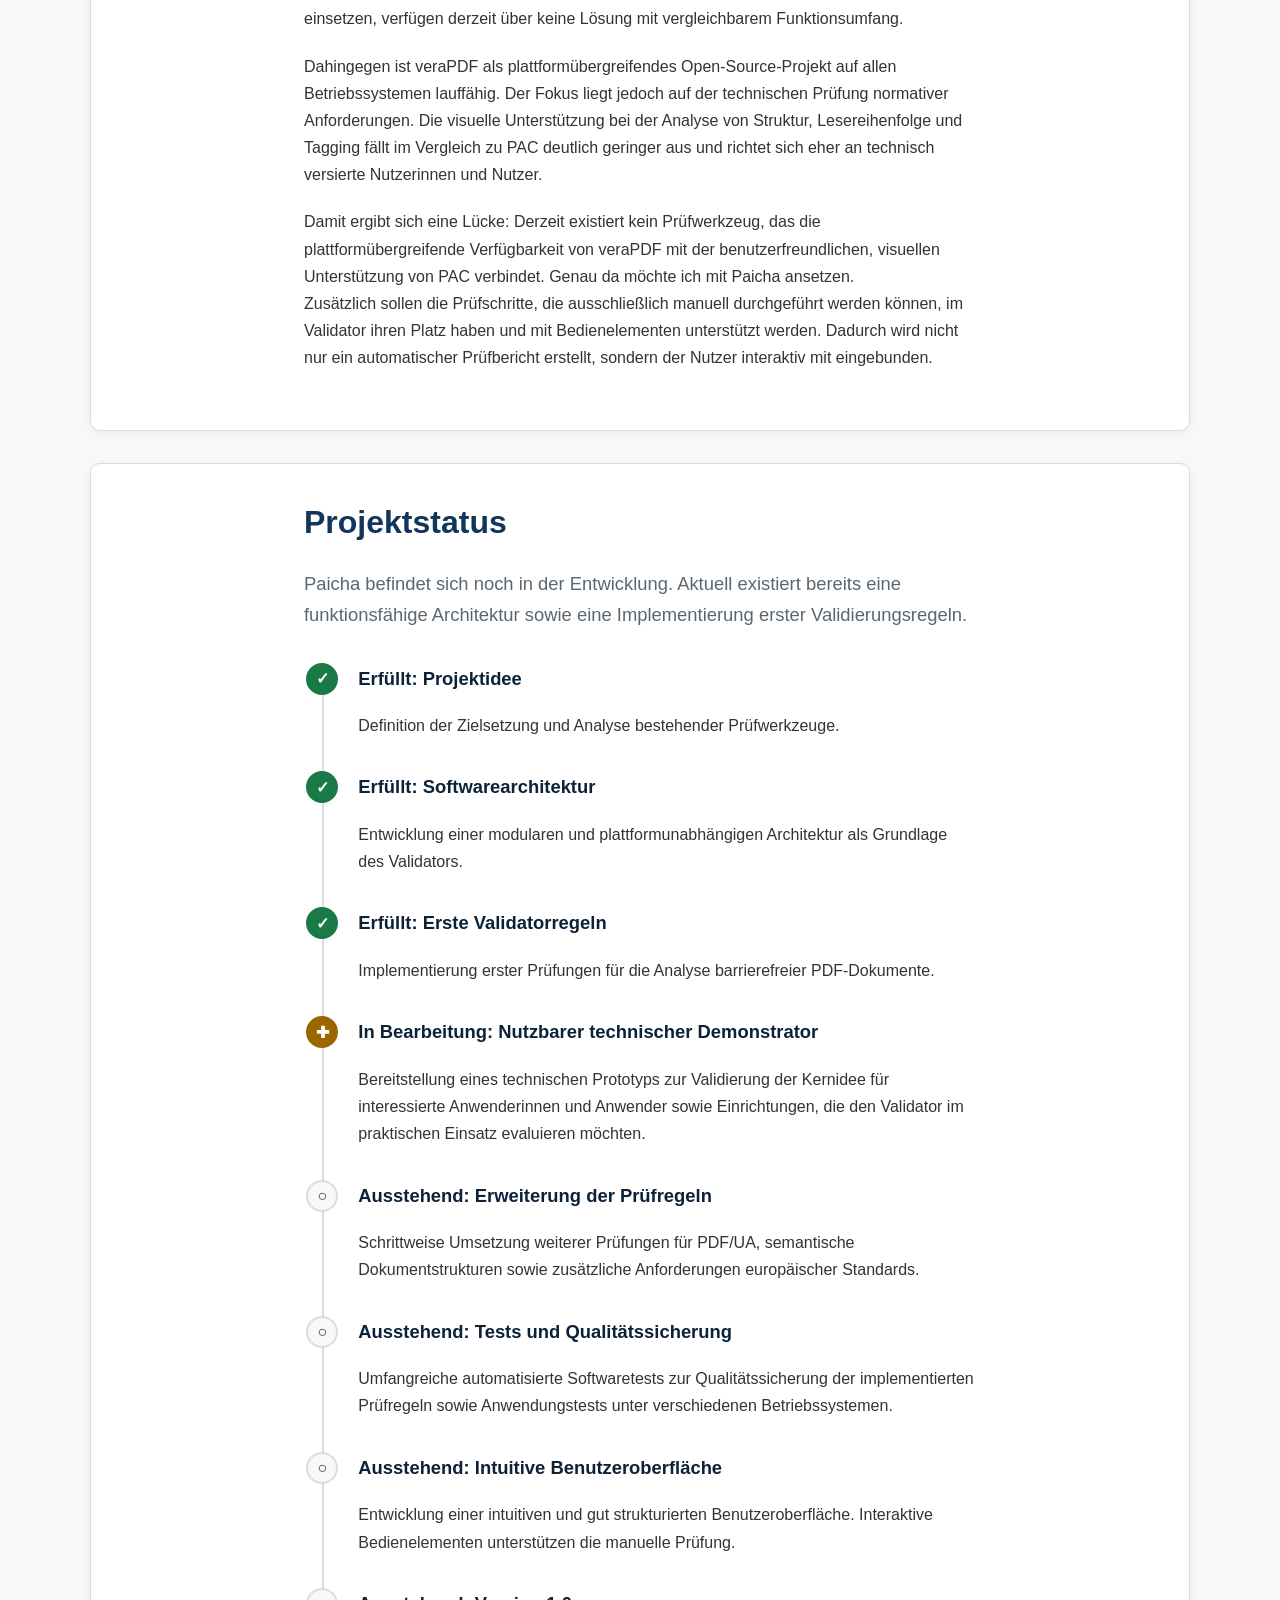
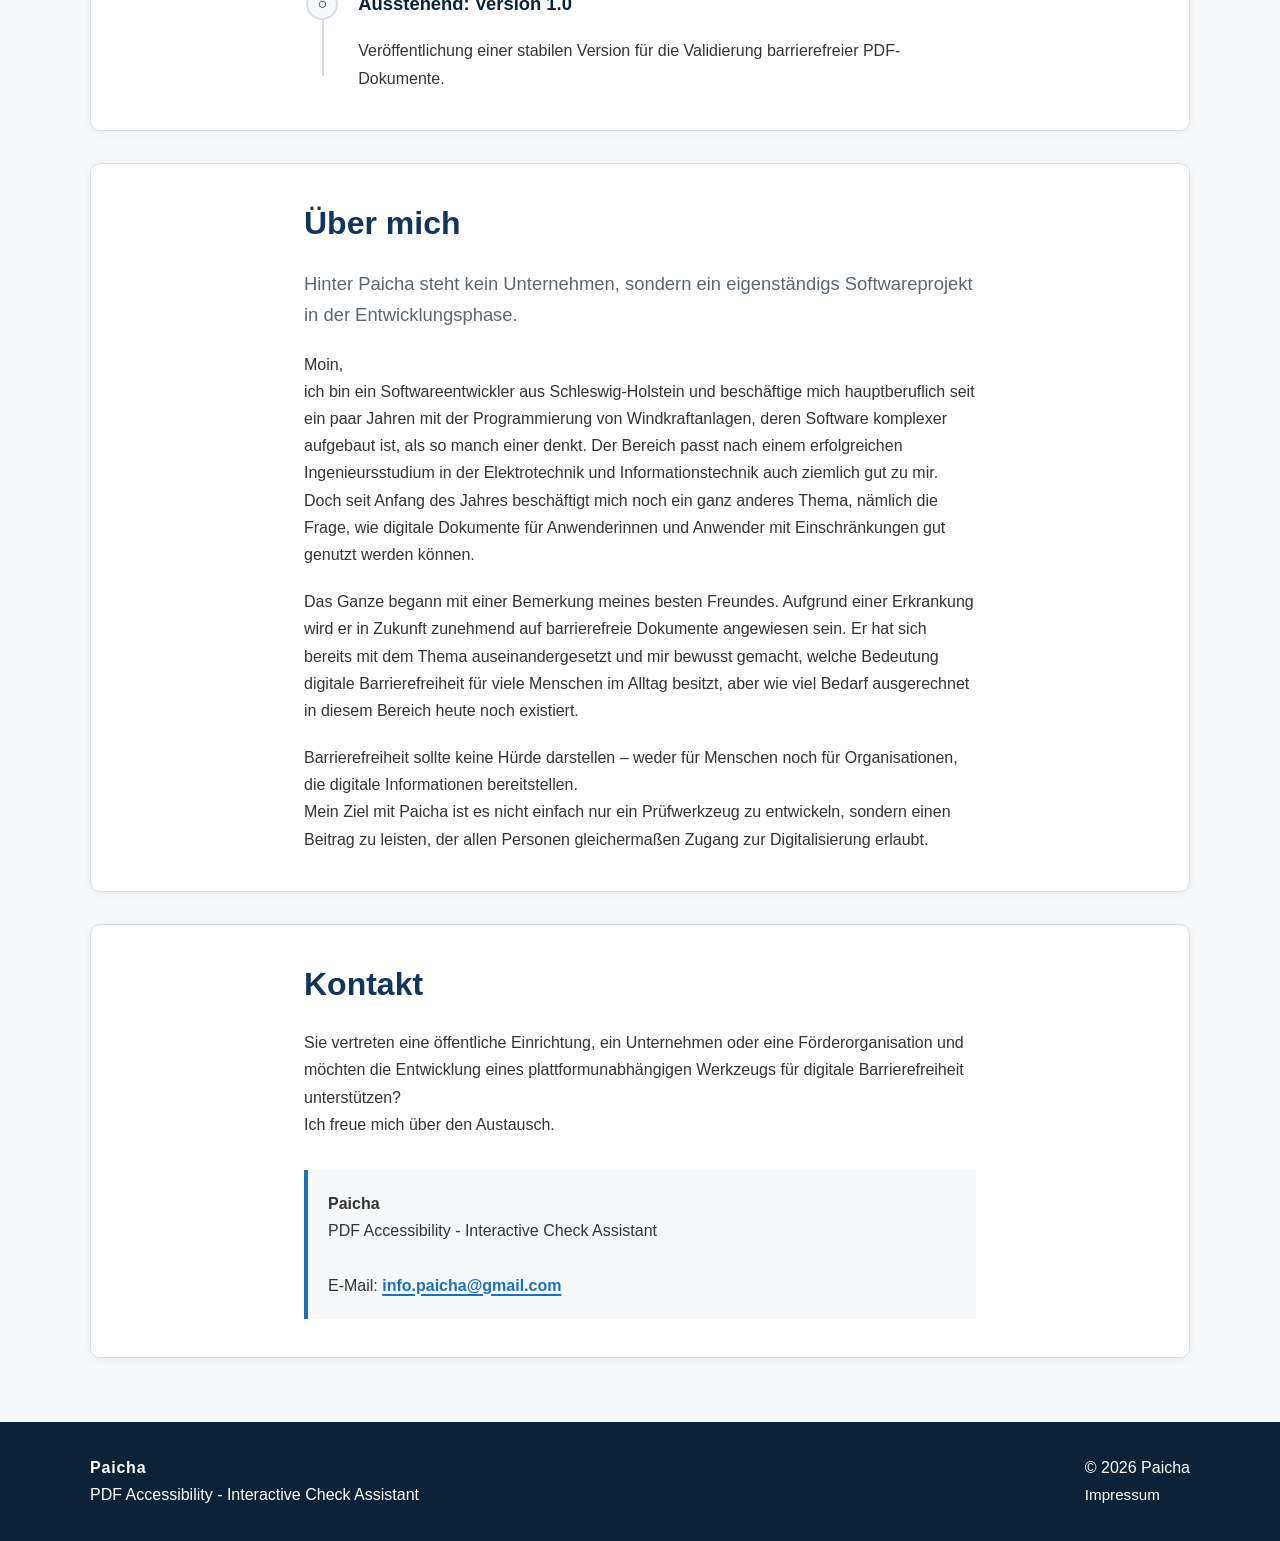
==== commit cc9b98a7: "main: Added more focus in interactive elements; Updated address in Impressum" ====
--- a/index.html
+++ b/index.html
@@ -116,14 +116,13 @@
 
                 <p class="lead">
 
-                    Digitale Barrierefreiheit darf nicht vom verwendeten
-                    Betriebssystem abhängen.
+                    Digitale Barrierefreiheit muss intuitiv prüfbar sein.
 
                 </p>
 
                 <p>
                     Paicha ist ein unabhängiges Softwareprojekt mit dem Ziel,
-                    einen anwenderfreundlichen Validator für barrierefreie
+                    einen besonders anwenderfreundlichen Validator für barrierefreie
                     PDF-Dokumente zu entwickeln. Die Software soll unter
                     Windows, Linux und macOS gleichermaßen verfügbar sein
                     und Unternehmen, Verwaltungen sowie Bildungseinrichtungen
@@ -171,6 +170,10 @@
                     </li>
 
                     <li>
+                        ○ Intuitive Benutzeroberfläche
+                    </li>
+
+                    <li>
                         ○ Version&nbsp;1.0
                     </li>
 
@@ -195,7 +198,6 @@
     </h2>
 
     <p class="intro">
-
         Jeden Tag werden unzählige PDF-Dokumente veröffentlicht:
         Formulare, Satzungen, Geschäftsberichte,
         Studienunterlagen, Bedienungsanleitungen oder
@@ -203,11 +205,9 @@
 
         Damit diese Dokumente für alle Menschen gleichermaßen
         zugänglich sind, müssen sie barrierefrei erstellt werden.
-
-    </p>
-
-    <p>
-
+    </p>
+
+    <p>
         Für Menschen, die Screenreader oder andere assistive Technologien
         nutzen, reicht ein optisch gut gestaltetes Dokument allein nicht aus.
         Erst eine korrekte semantische Struktur ermöglicht die sinnvolle
@@ -215,26 +215,21 @@
         Überschriftenhierarchien, Alternativtexte für Abbildungen,
         Tabellenstrukturen, Formularbeschriftungen sowie eine eindeutige
         Lesereihenfolge.
-
-    </p>
-
-    <p>
-
+    </p>
+
+    <p>
         Die Überprüfung dieser Anforderungen ist anspruchsvoll und erfordert
         spezialisierte Prüfwerkzeuge. Gleichzeitig nimmt die Bedeutung
         barrierefreier Dokumente durch gesetzliche Vorgaben und den
         fortschreitenden Ausbau digitaler Verwaltungs- und
         Geschäftsprozesse kontinuierlich zu.
-
-    </p>
-
-    <p>
-
+    </p>
+
+    <p>
         Paicha verfolgt das Ziel, diese Prüfung einfacher zugänglich zu machen.
-        Ein hochwertiges Prüfwerkzeug sollte unabhängig vom verwendeten
-        Betriebssystem eingesetzt werden können und den gleichen Zugang für
-        alle Nutzerinnen und Nutzer ermöglichen.
-
+        Ein hochwertiges Prüfwerkzeug sollte sowohl unabhängig vom verwendeten
+        Betriebssystem eingesetzt werden können als auch für alle Nutzerinnen
+        und Nutzer leicht bedienbar sein.
     </p>
 
 </section>
@@ -377,7 +372,15 @@
     <p>
         Damit ergibt sich eine Lücke: Derzeit existiert kein Prüfwerkzeug, das die
         plattformübergreifende Verfügbarkeit von veraPDF mit der benutzerfreundlichen,
-        visuellen Unterstützung von PAC verbindet. Genau da möchte ich mit Paicha ansetzen.
+        visuellen Unterstützung von PAC verbindet. Genau da möchte ich mit Paicha ansetzen.<br>
+        Zusätzlich sollen die Prüfschritte, die ausschließlich manuell durchgeführt werden
+        können, im Validator ihren Platz haben und mit Bedienelementen unterstützt werden.
+        Dadurch wird nicht nur ein automatischer Prüfbericht erstellt, sondern der Nutzer
+        interaktiv mit eingebunden.
+    </p>
+
+    <p>
+        
     </p>
 
 </section>
@@ -397,7 +400,7 @@
     </p>
 
     <div class="roadmap">
-
+        
         <div class="roadmap-item done">
 
             <span class="roadmap-marker">
@@ -506,7 +509,7 @@
 
         </div>
 
-                <div class="roadmap-item">
+        <div class="roadmap-item">
 
             <span class="roadmap-marker">
                 ○
@@ -537,13 +540,34 @@
             <div>
 
                 <h3>
+                    Ausstehend: Intuitive Benutzeroberfläche 
+                </h3>
+
+                <p>
+                    Entwicklung einer intuitiven und gut strukturierten
+                    Benutzeroberfläche. Interaktive Bedienelementen
+                    unterstützen die manuelle Prüfung.
+                </p>
+
+            </div>
+
+        </div>
+
+        <div class="roadmap-item">
+
+            <span class="roadmap-marker">
+                ○
+            </span>
+
+            <div>
+
+                <h3>
                     Ausstehend: Version&nbsp;1.0
                 </h3>
 
                 <p>
-                    Veröffentlichung einer stabilen Version mit einer
-                    intuitiven und gut strukturierten Benutzeroberfläche
-                    für die Validierung barrierefreier PDF-Dokumente.
+                    Veröffentlichung einer stabilen Version für
+                    die Validierung barrierefreier PDF-Dokumente.
                 </p>
 
             </div>
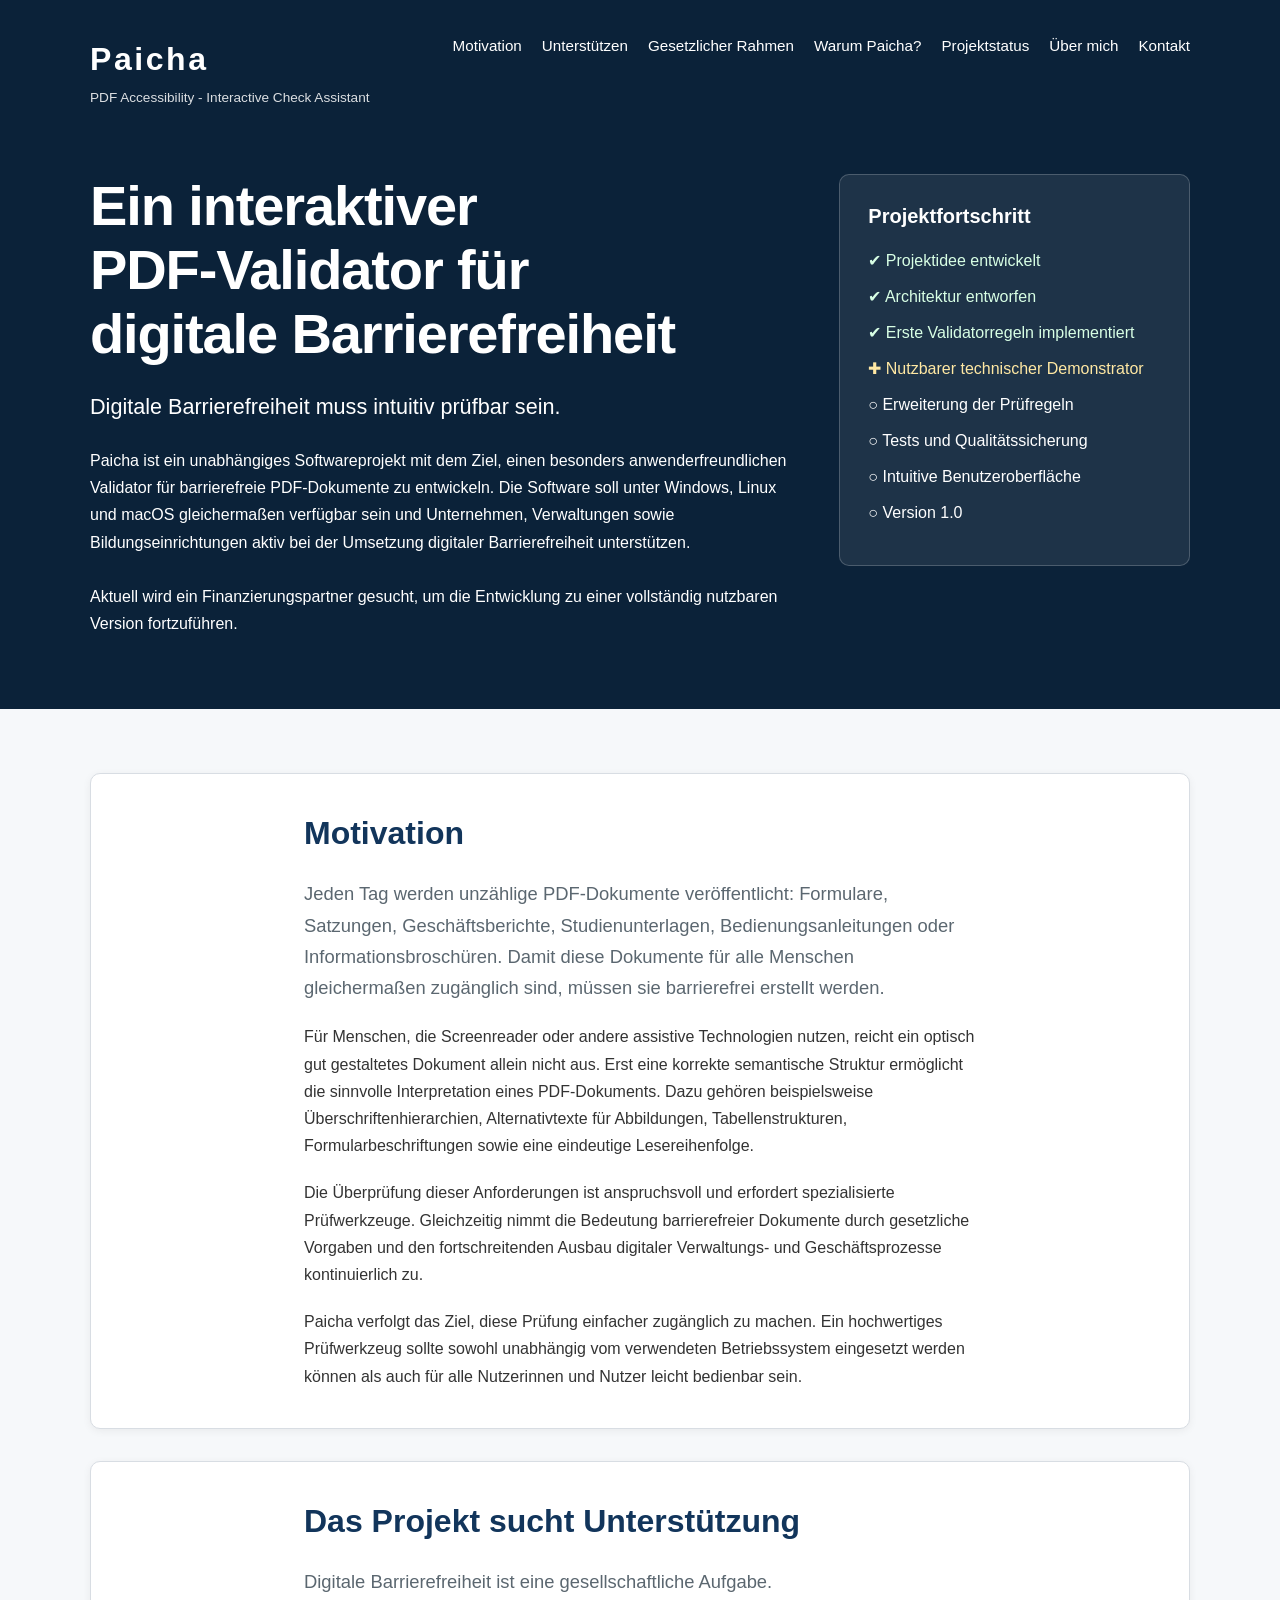
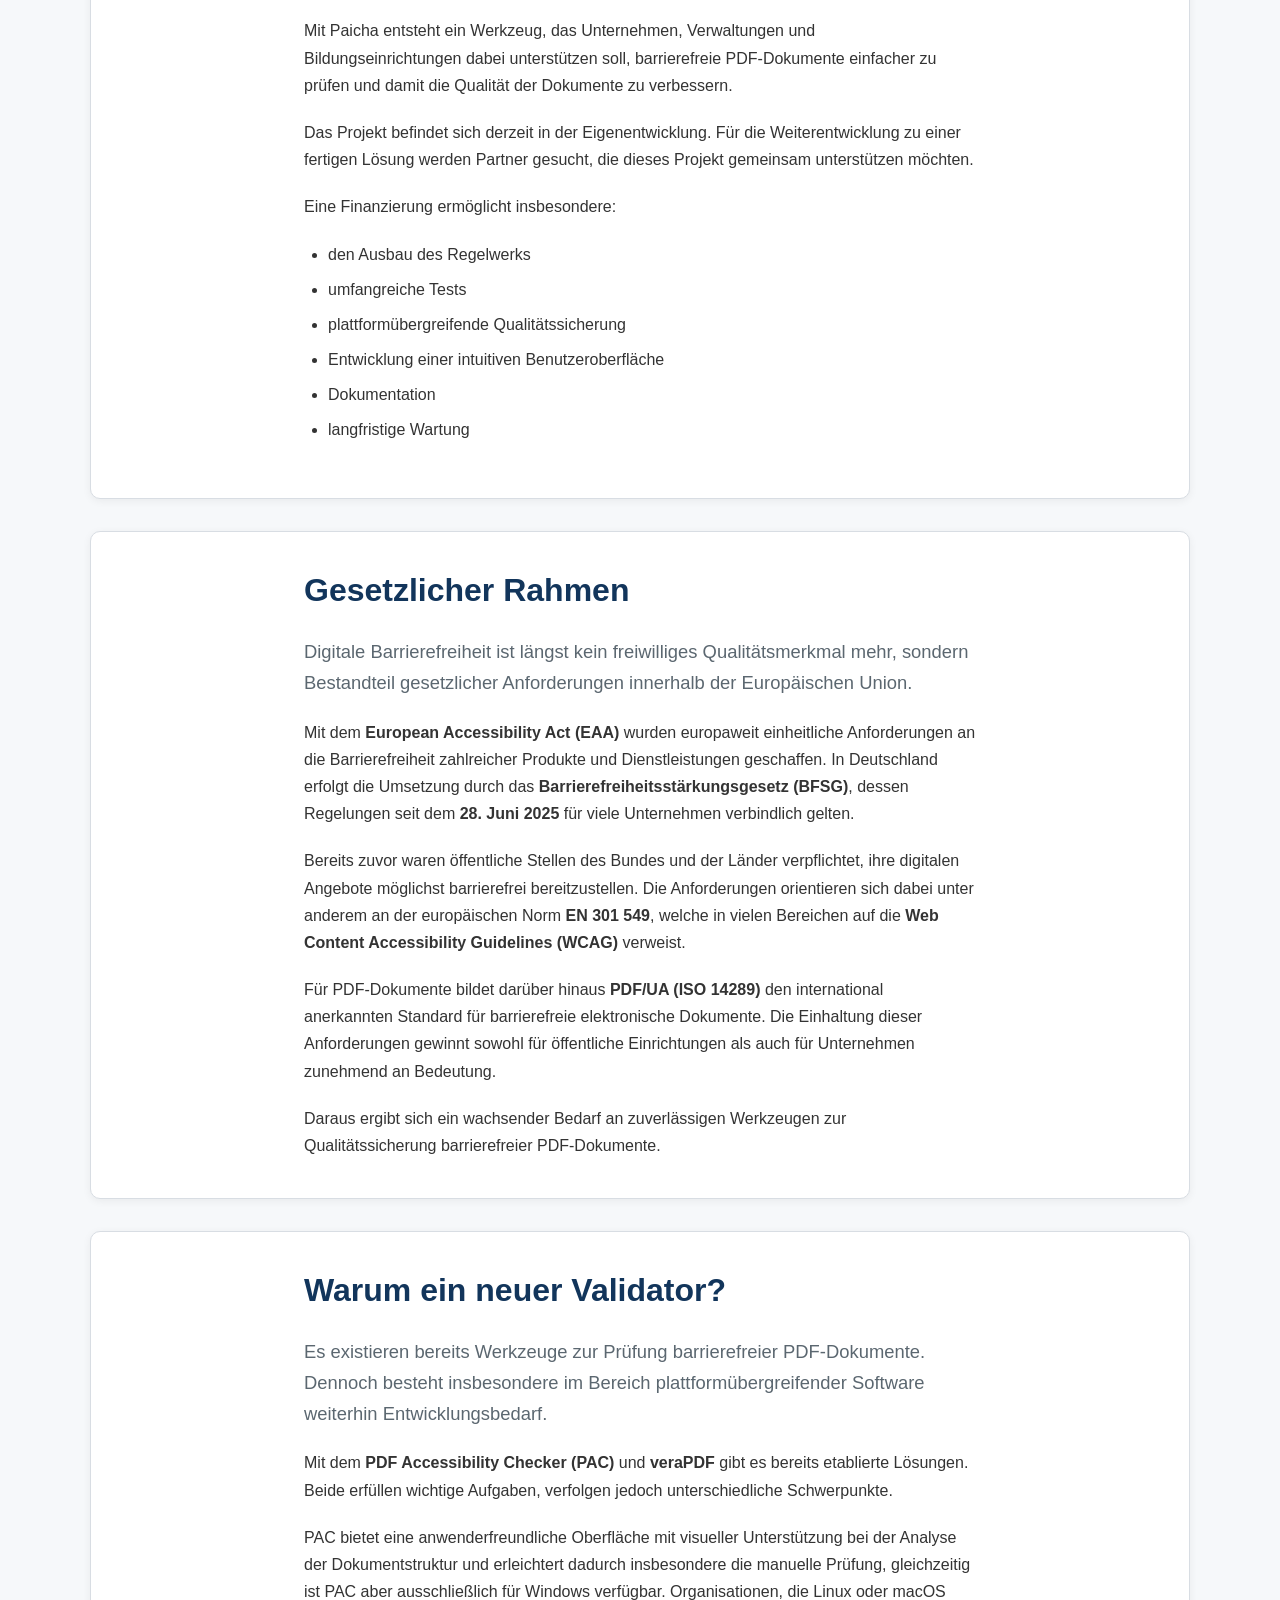
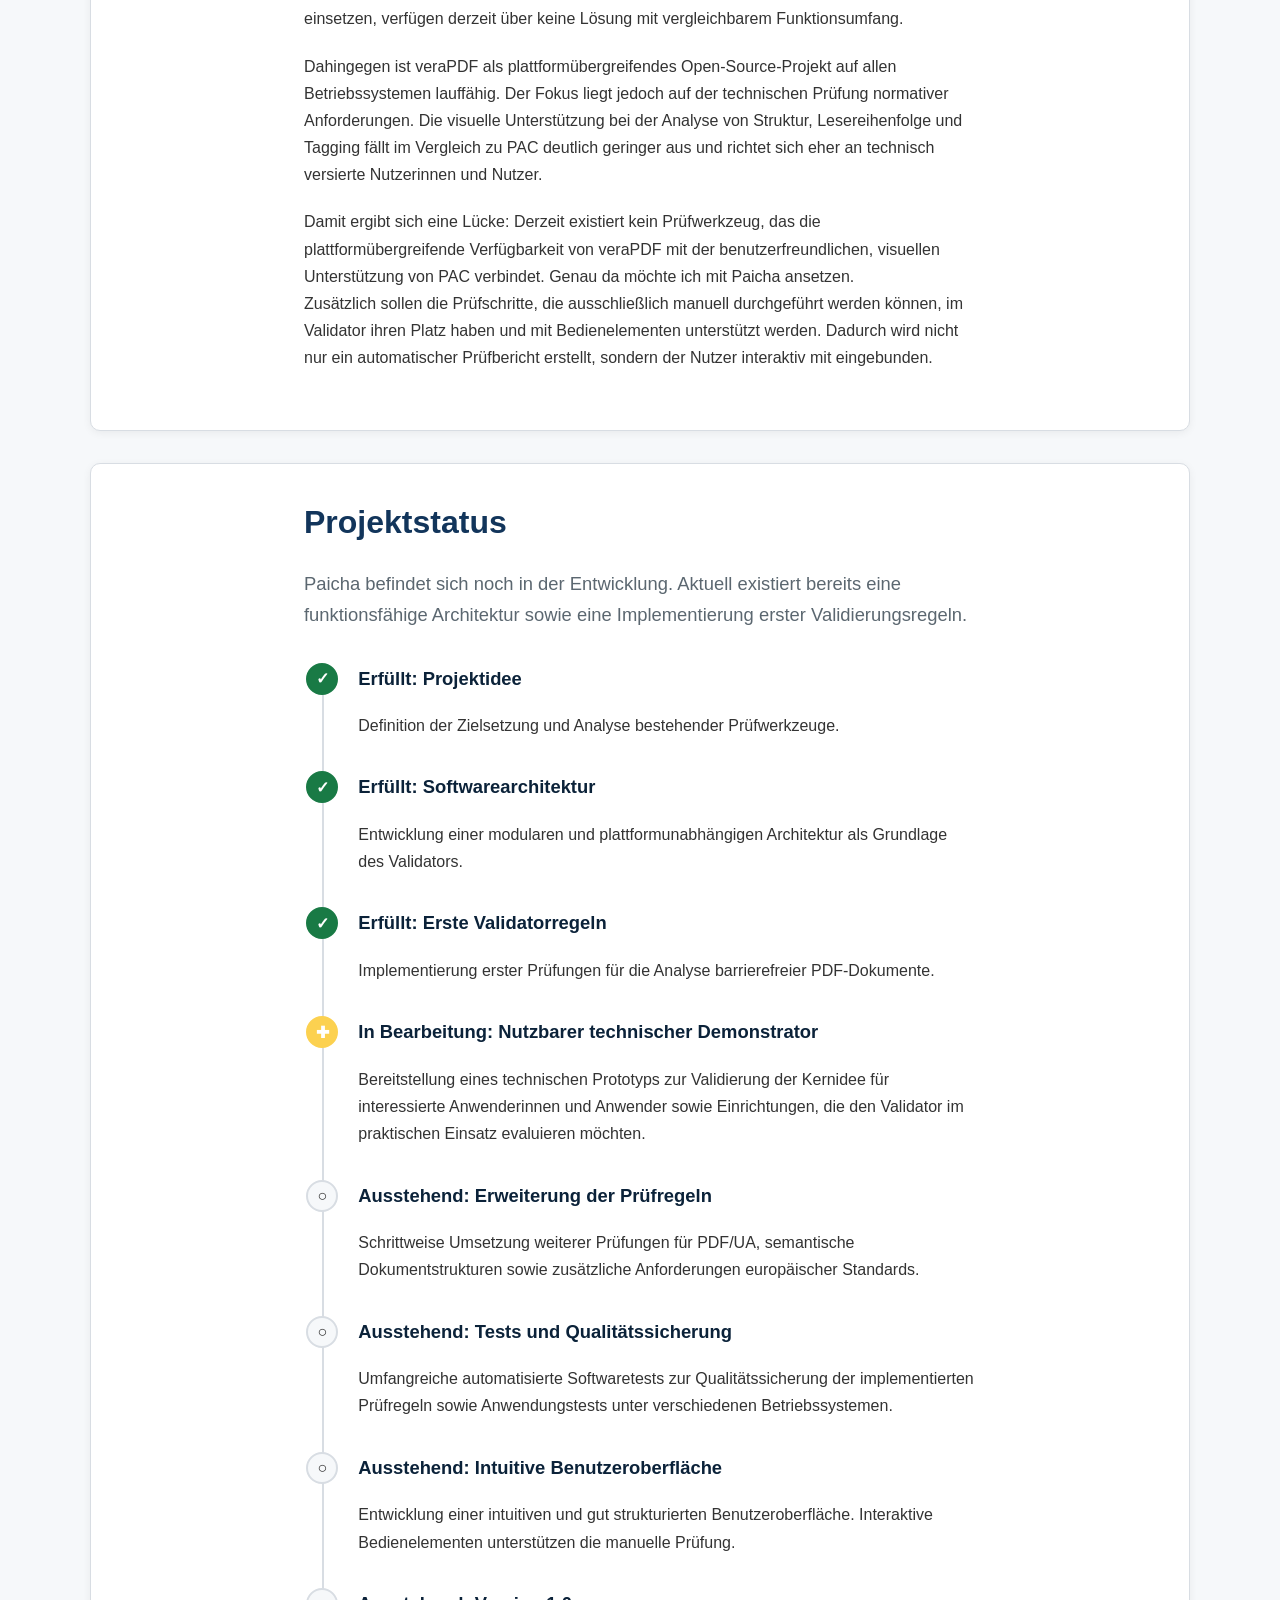
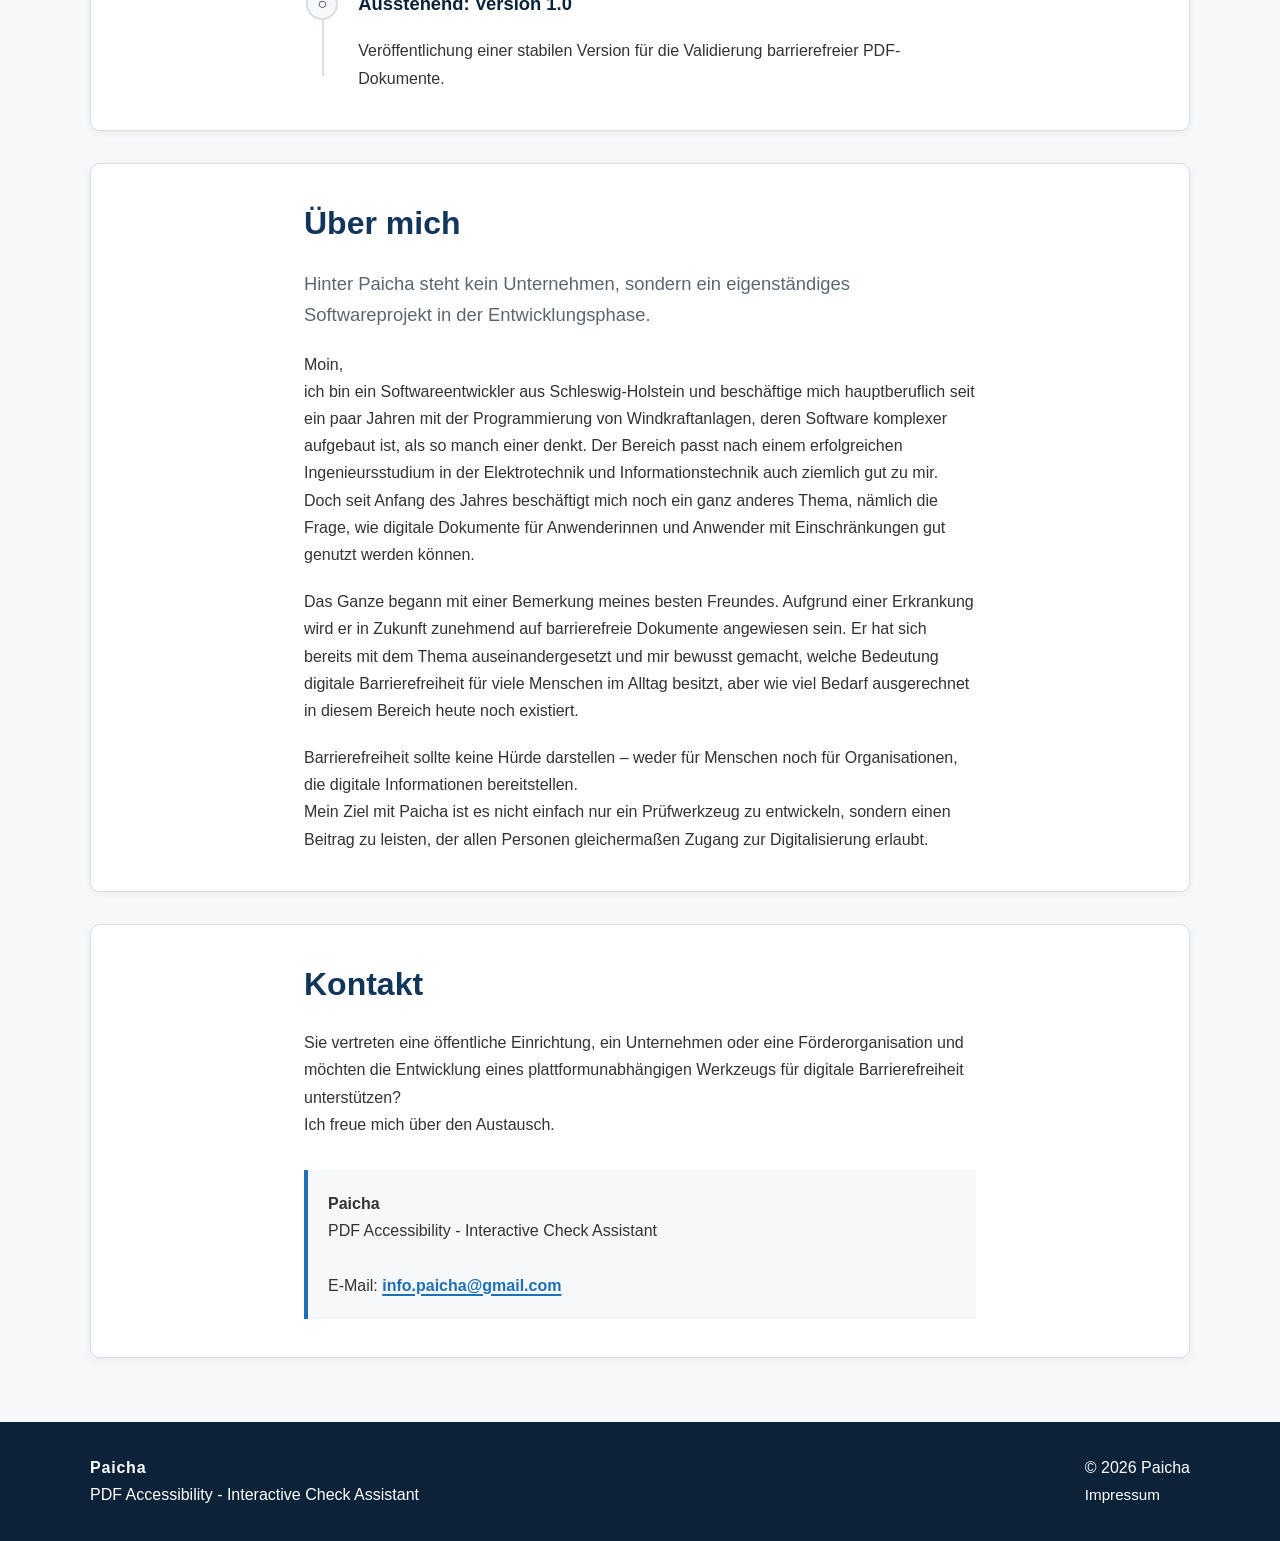
==== commit 918a6917: "main: Changed progess color in project status; Fixed a small typo" ====
--- a/index.html
+++ b/index.html
@@ -2,6 +2,8 @@
 <html lang="de">
 
 <head>
+
+    <meta name="google-site-verification" content="BsvMpb8pNowdKtZEXNUWW_Tm4I2VFr2yhlzlFMJFCzA" />
 
     <meta charset="UTF-8">
     <meta name="viewport" content="width=device-width, initial-scale=1">
@@ -587,7 +589,7 @@
     <p class="intro">
 
         Hinter Paicha steht kein Unternehmen, sondern ein
-        eigenständigs Softwareprojekt in der Entwicklungsphase.
+        eigenständiges Softwareprojekt in der Entwicklungsphase.
 
     </p>
     
--- a/style.css
+++ b/style.css
@@ -26,7 +26,7 @@
     --color-border: #d8dde3;
 
     --color-success: #197a45;
-    --color-warning: #9a6700;
+    --color-warning: #fcd150;
 
     --shadow-small:
         0 2px 8px rgba(0, 0, 0, 0.06);
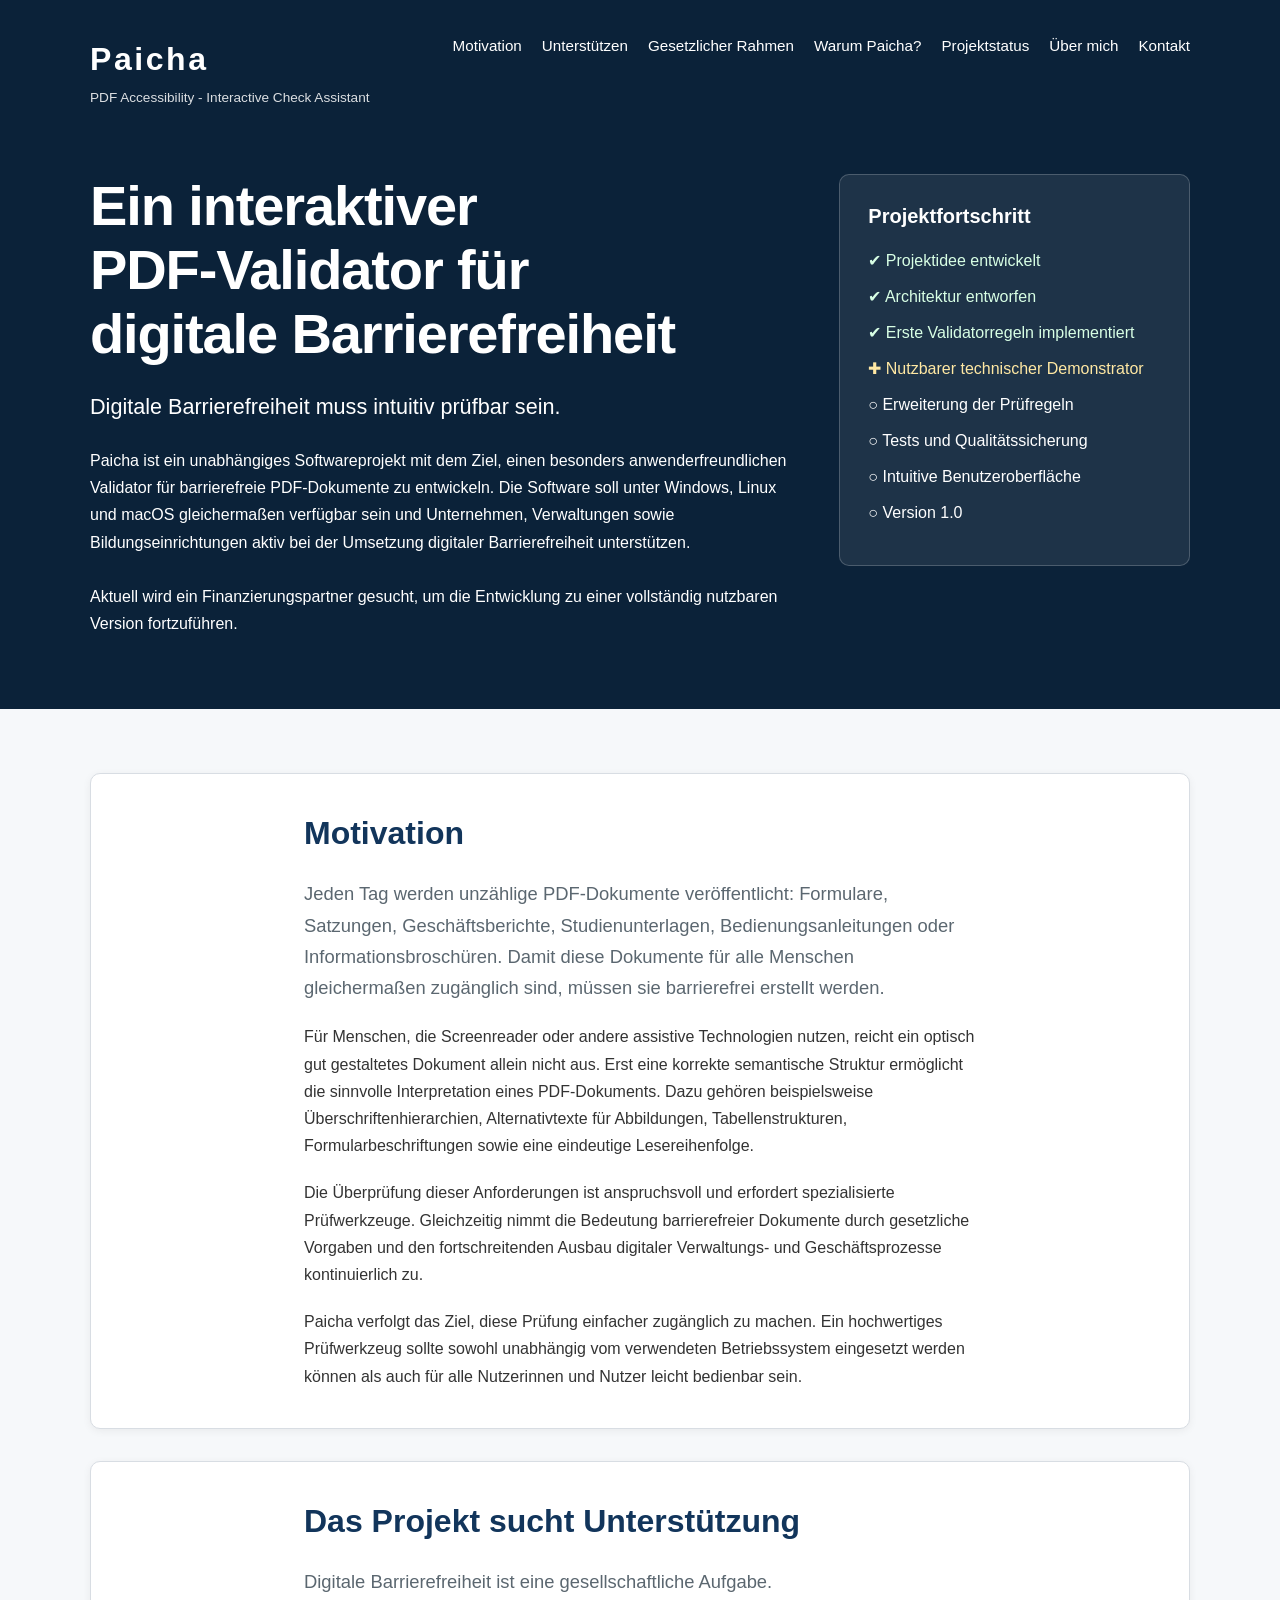
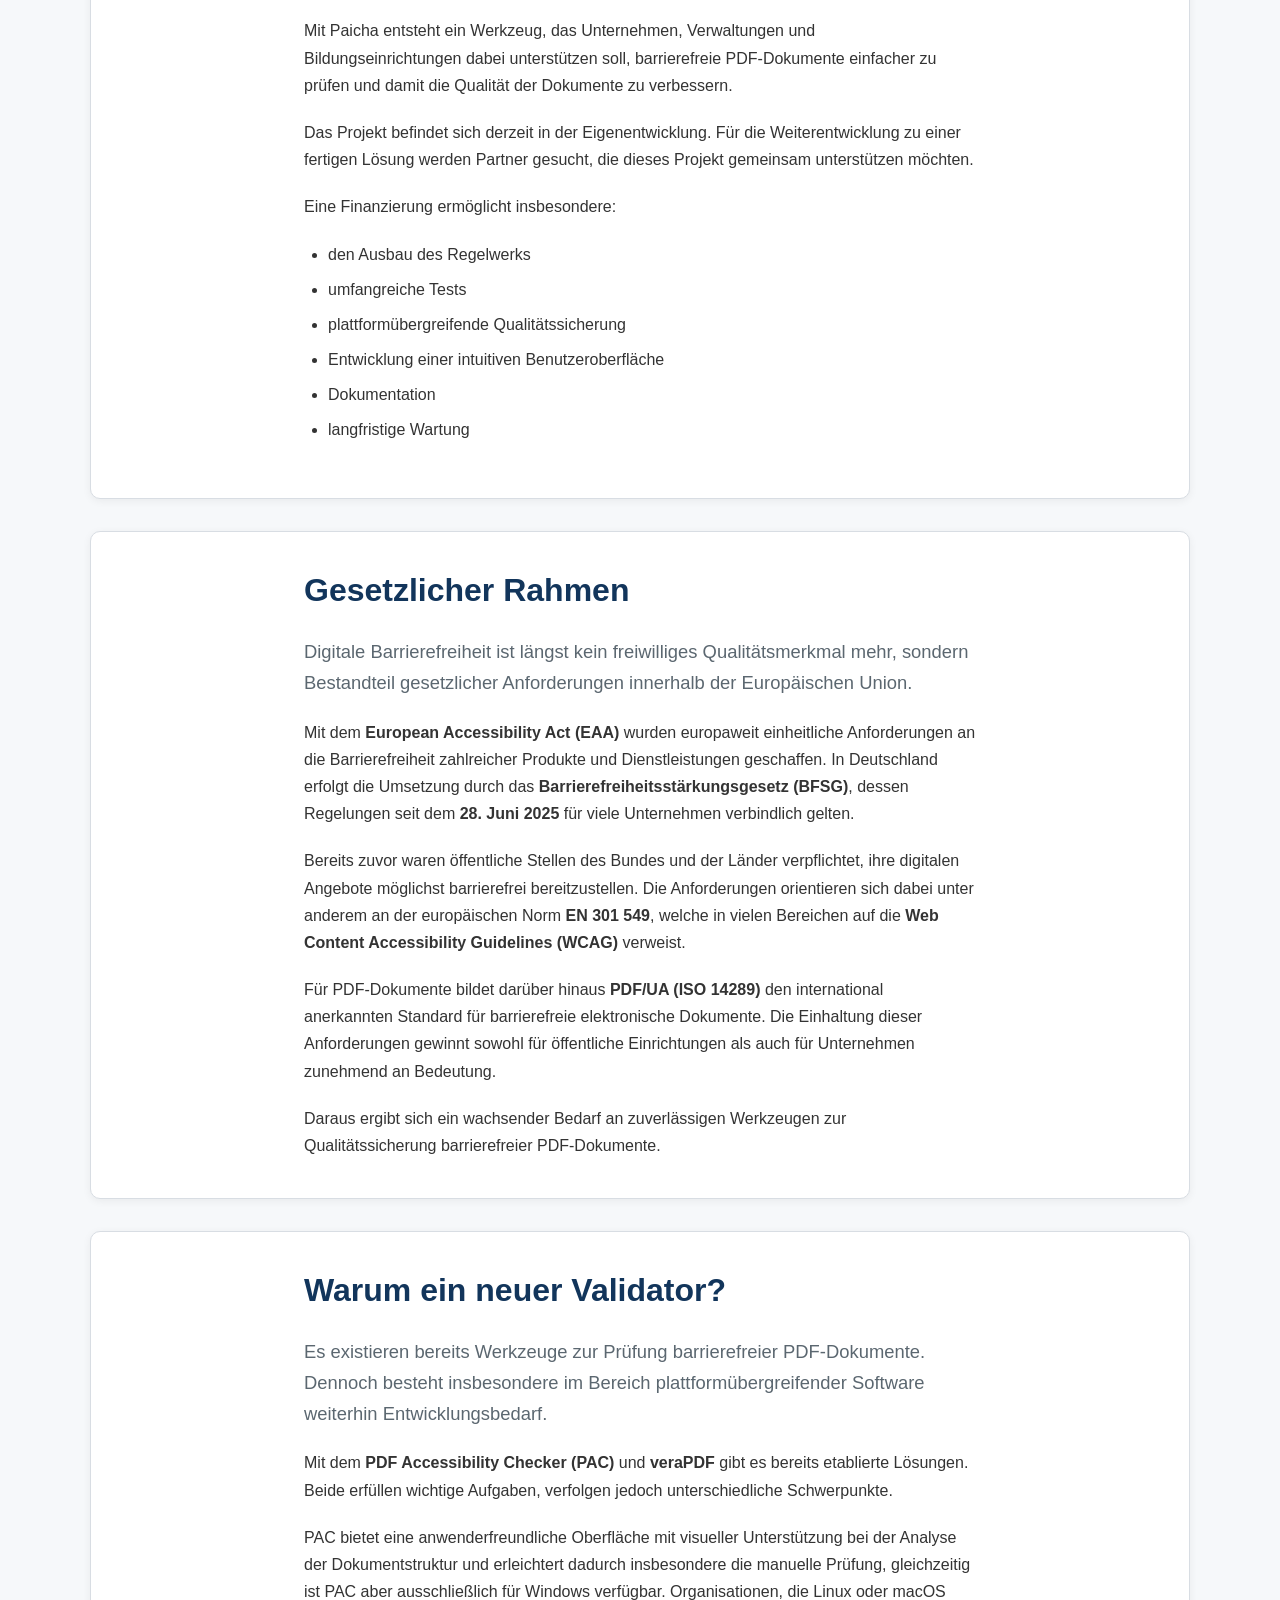
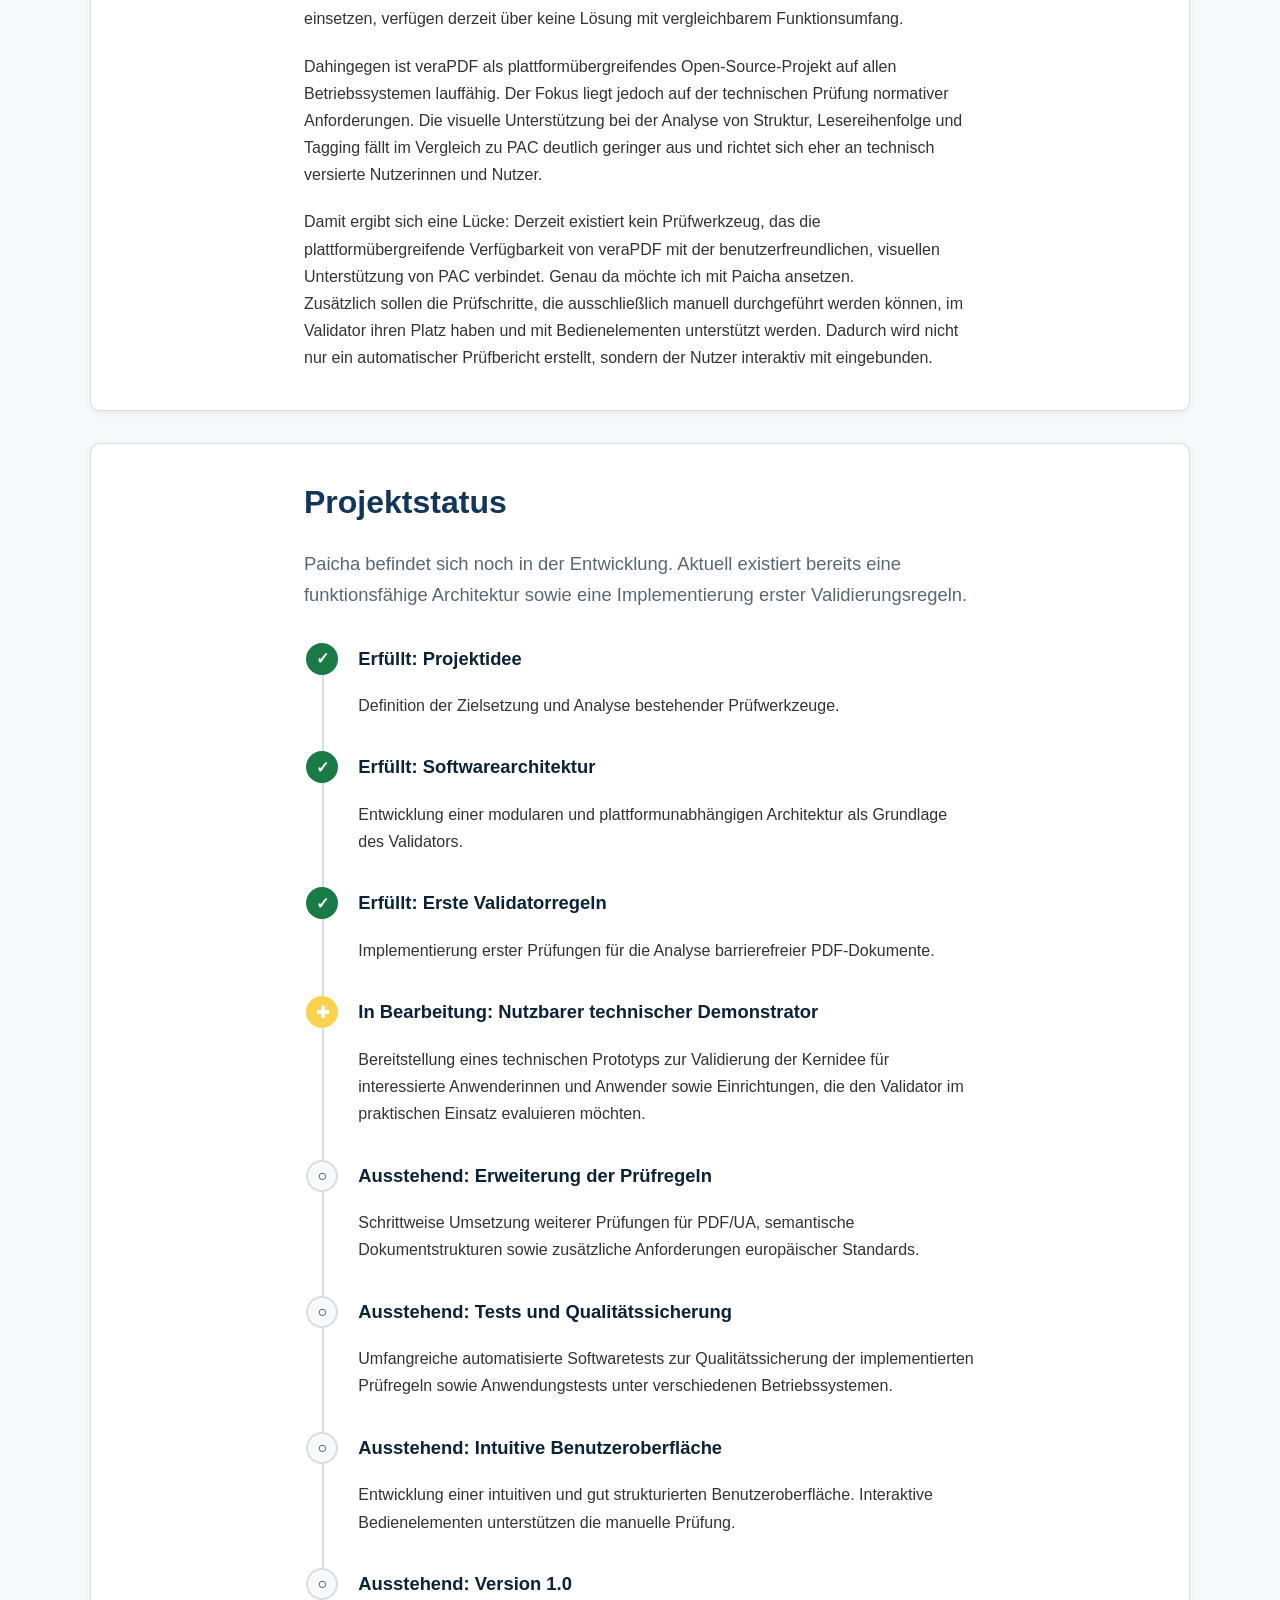
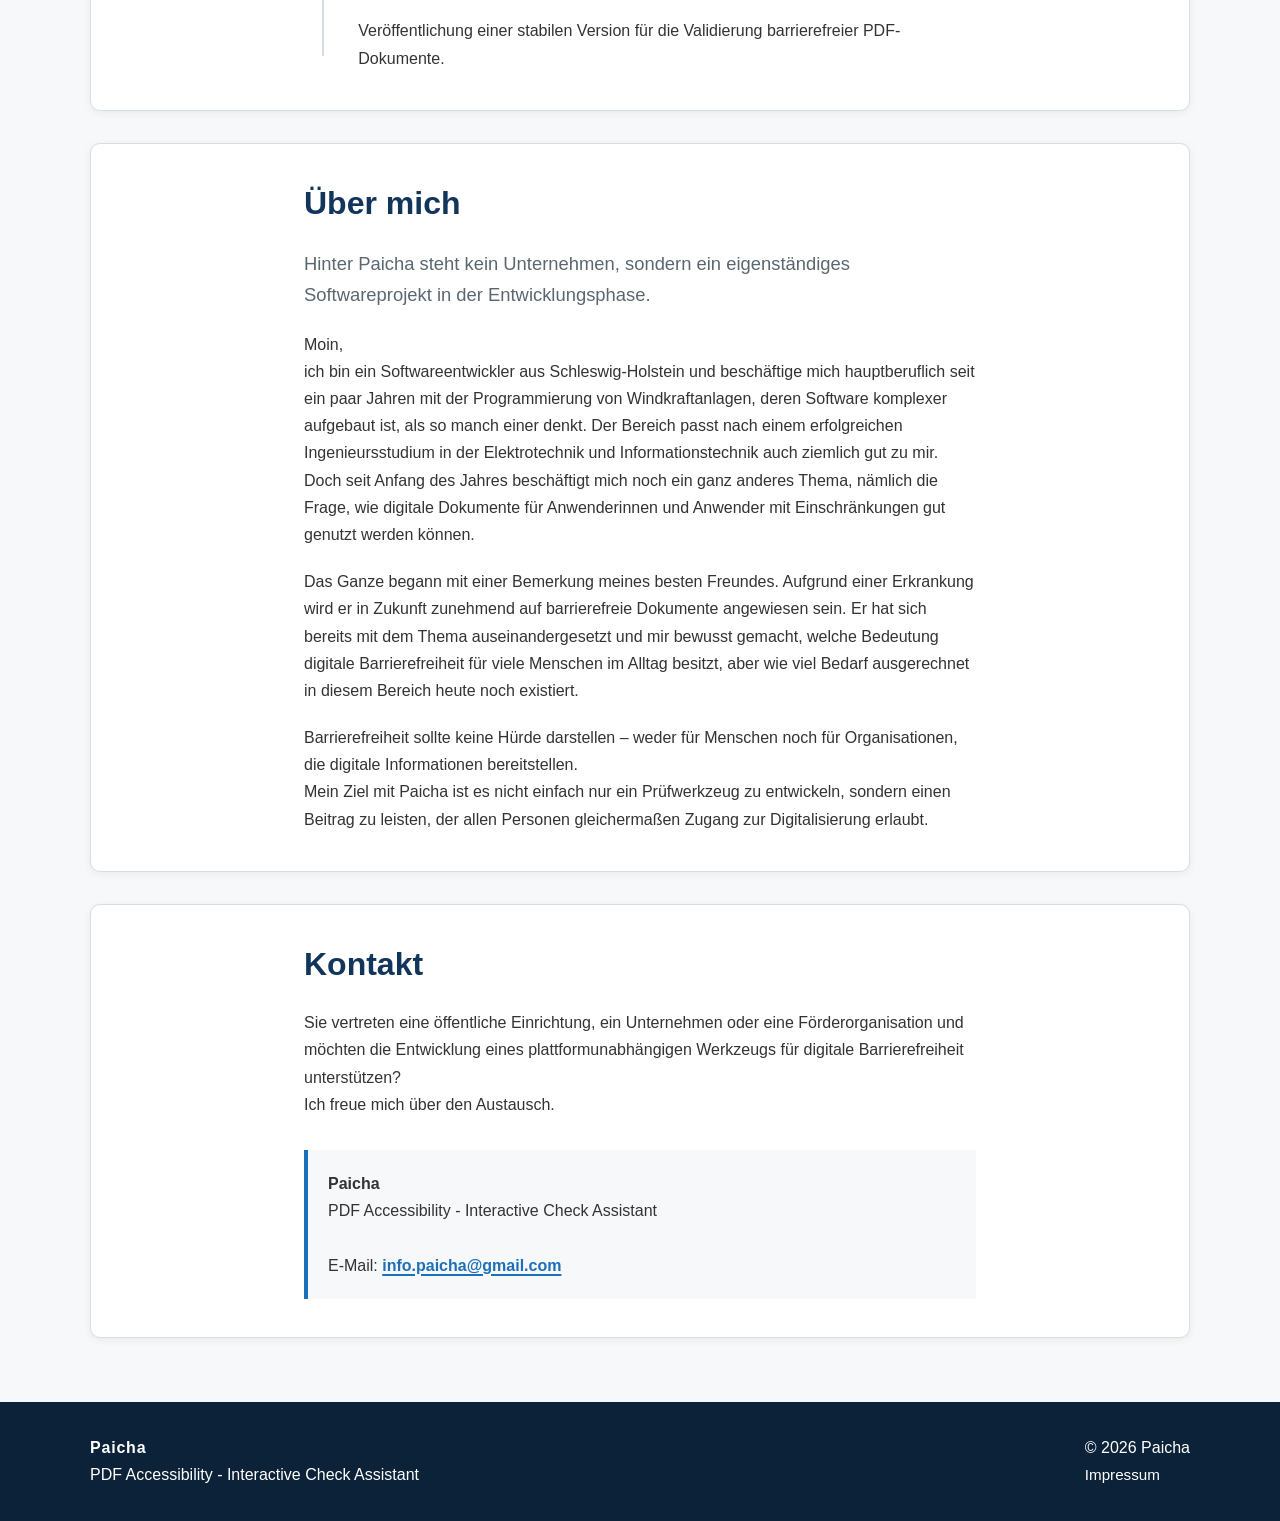
==== commit fa311f08: "main: Added english version of the page to the project folder" ====
--- a/index.html
+++ b/index.html
@@ -381,10 +381,6 @@
         interaktiv mit eingebunden.
     </p>
 
-    <p>
-        
-    </p>
-
 </section>
 
 <section id="roadmap">
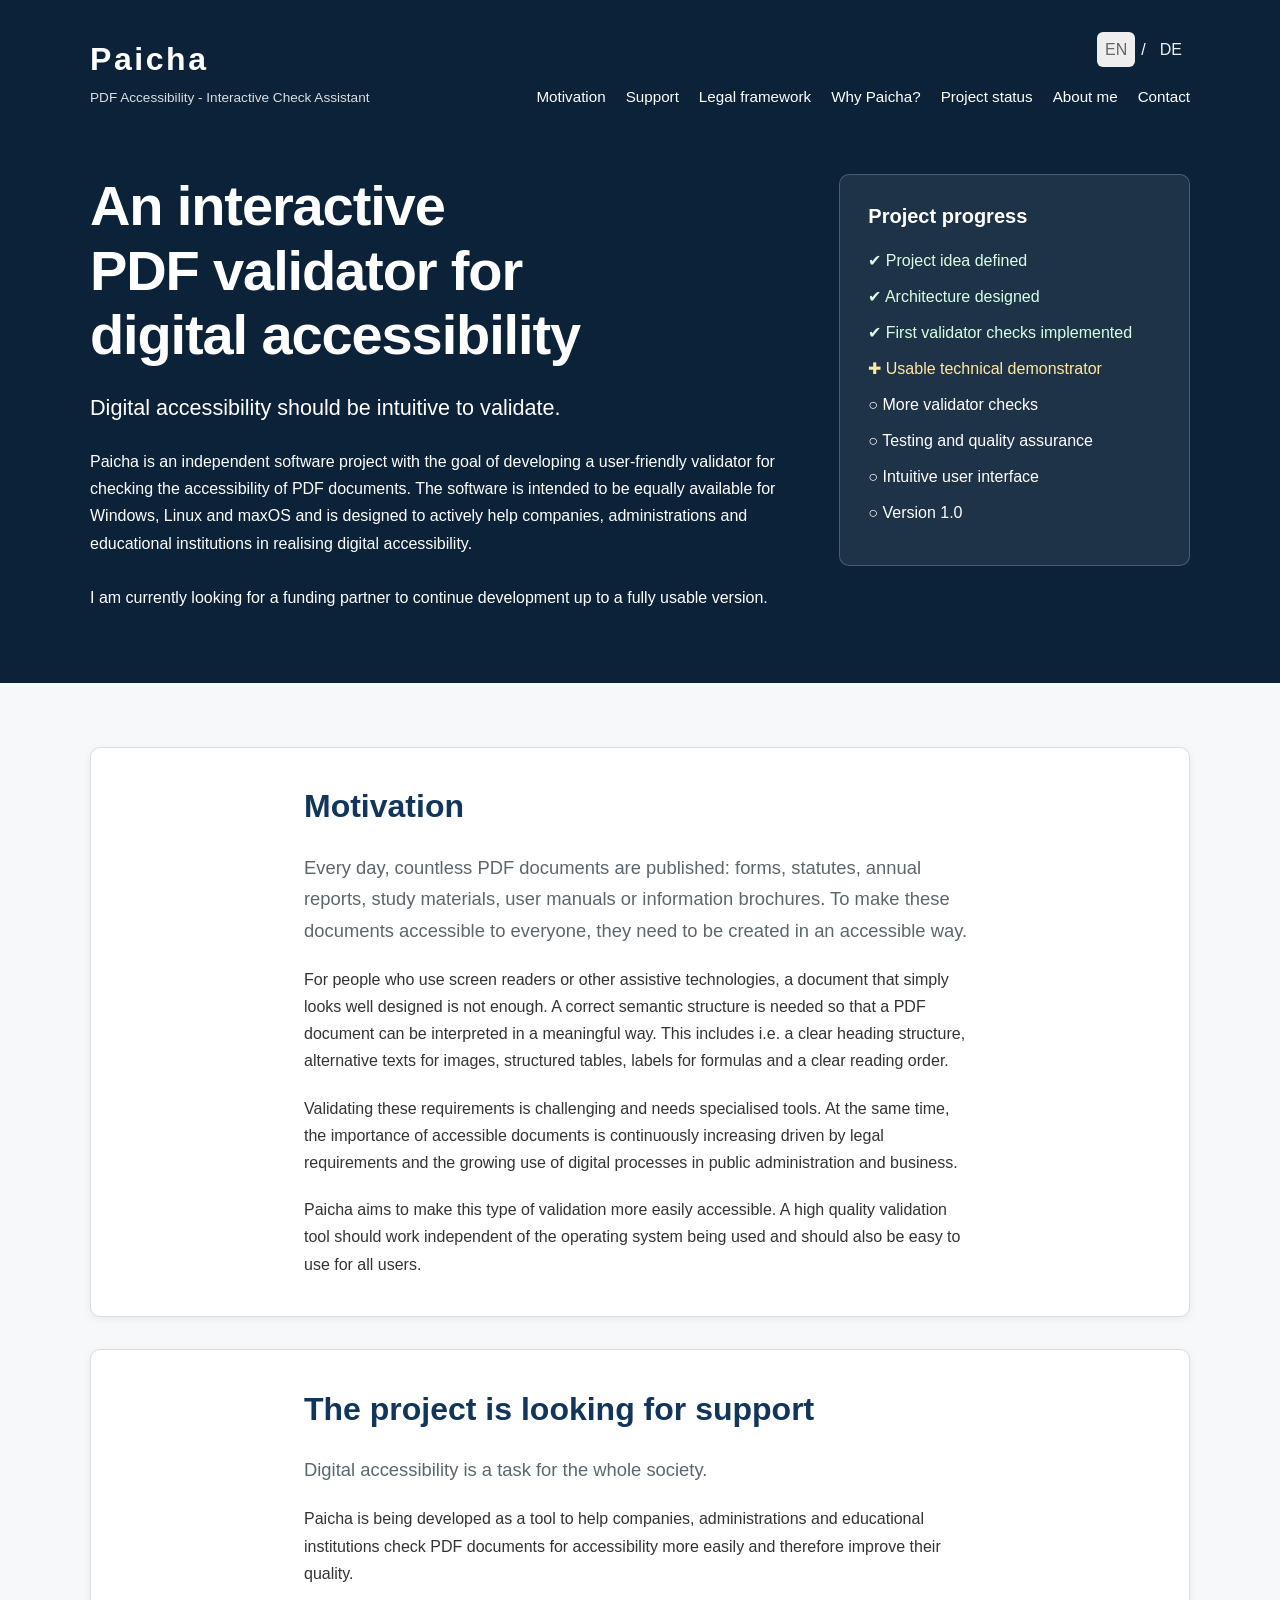
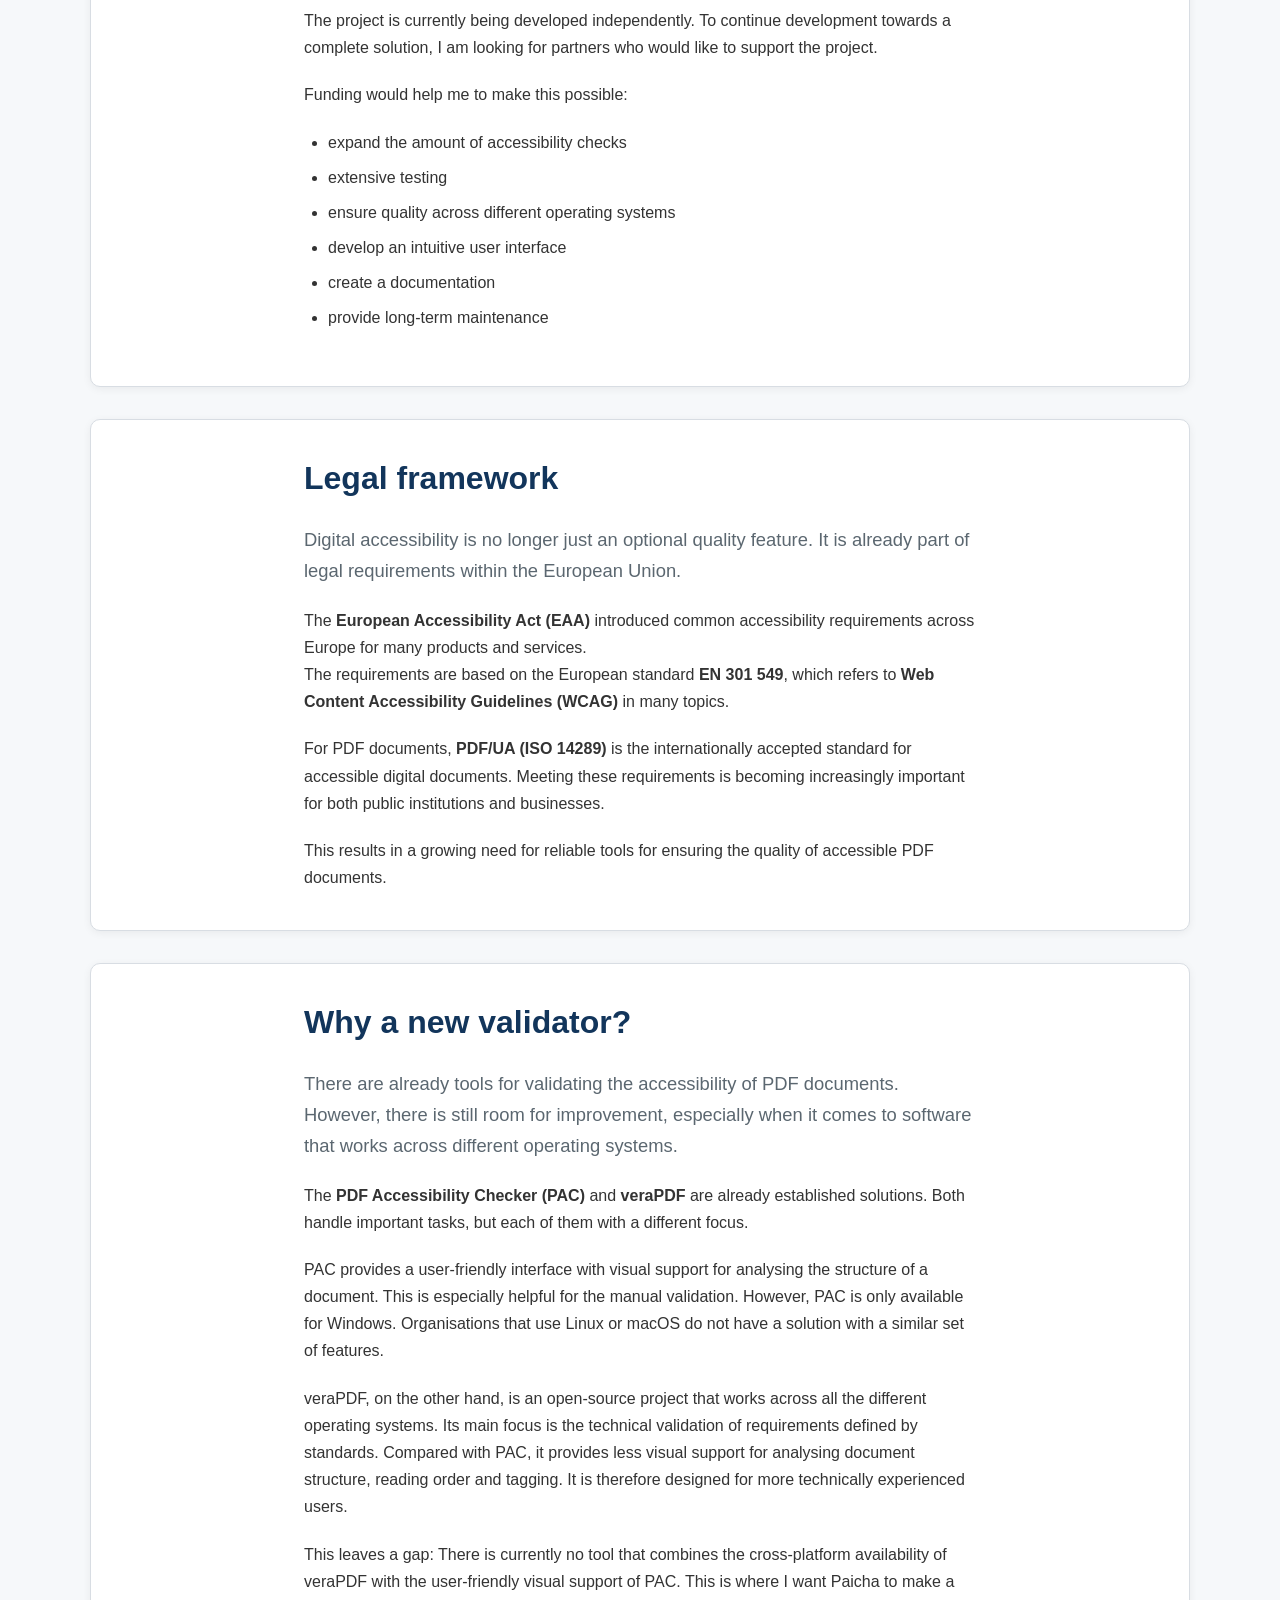
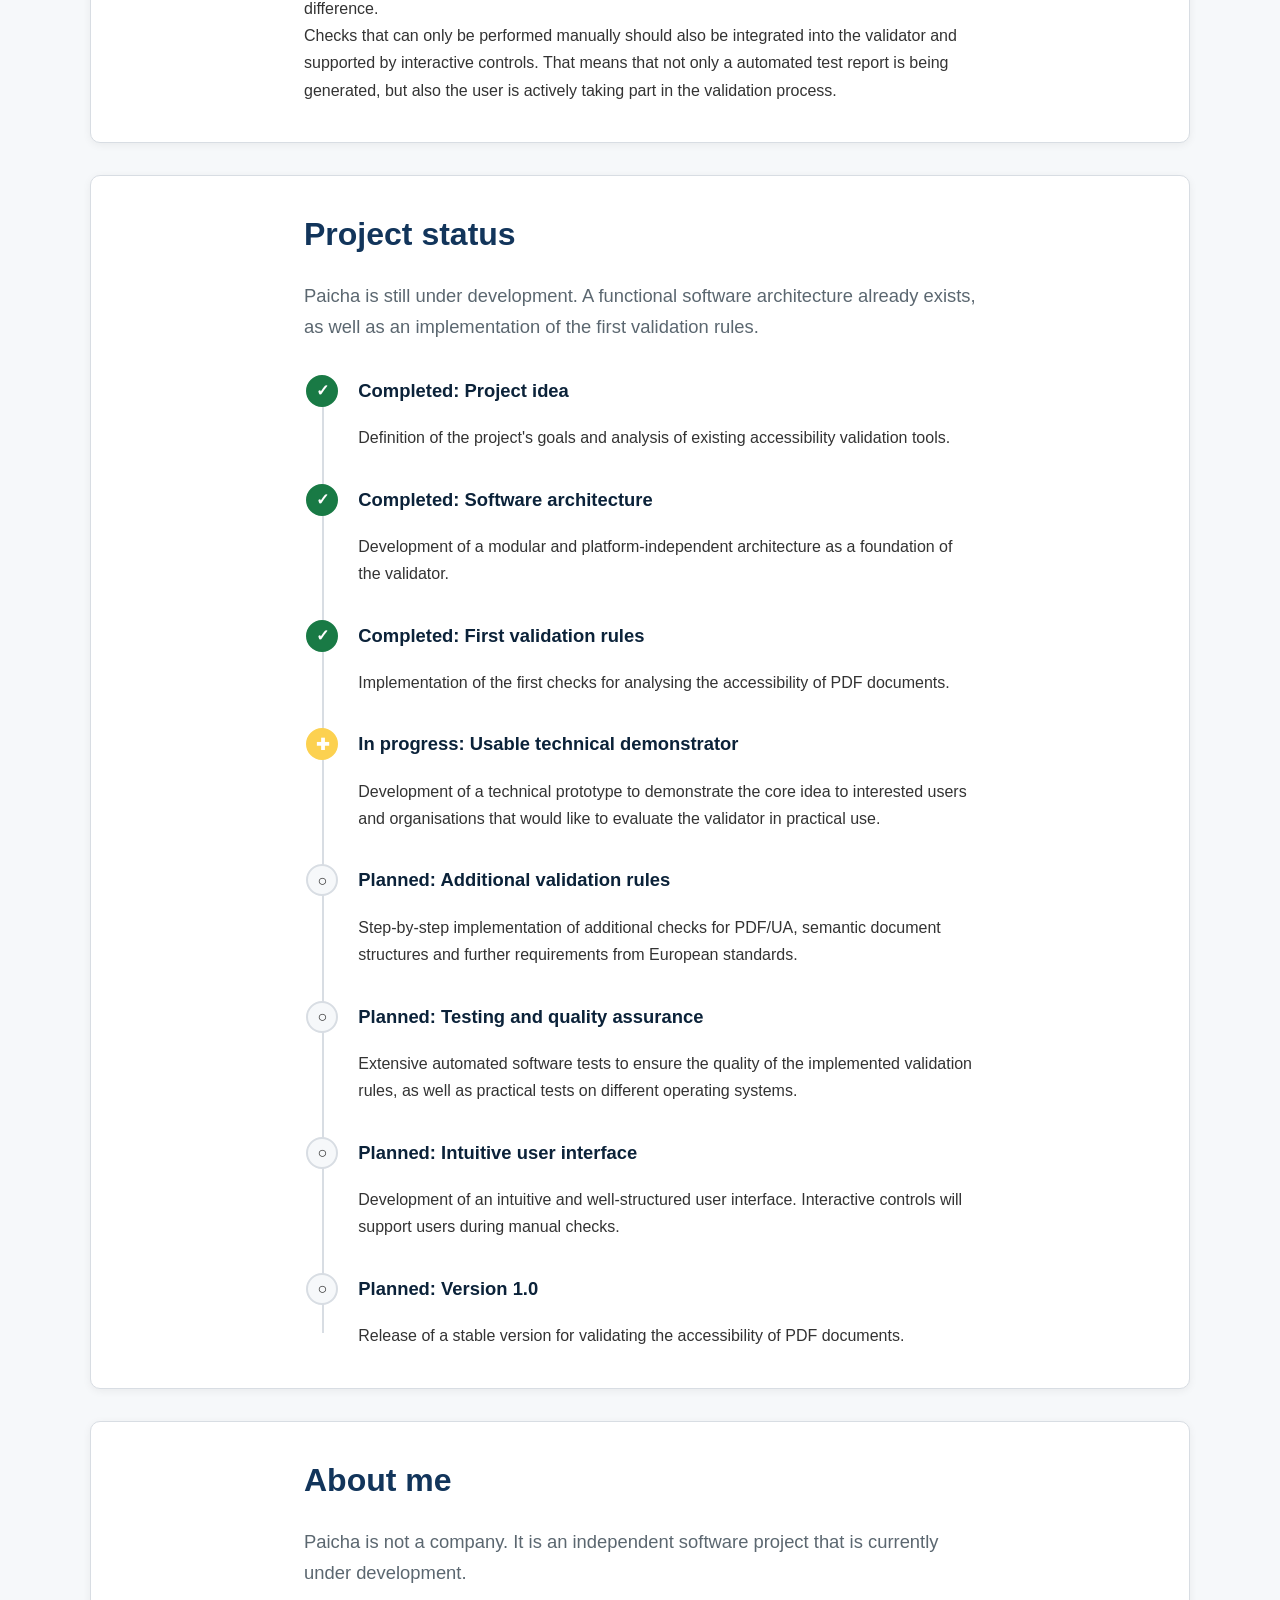
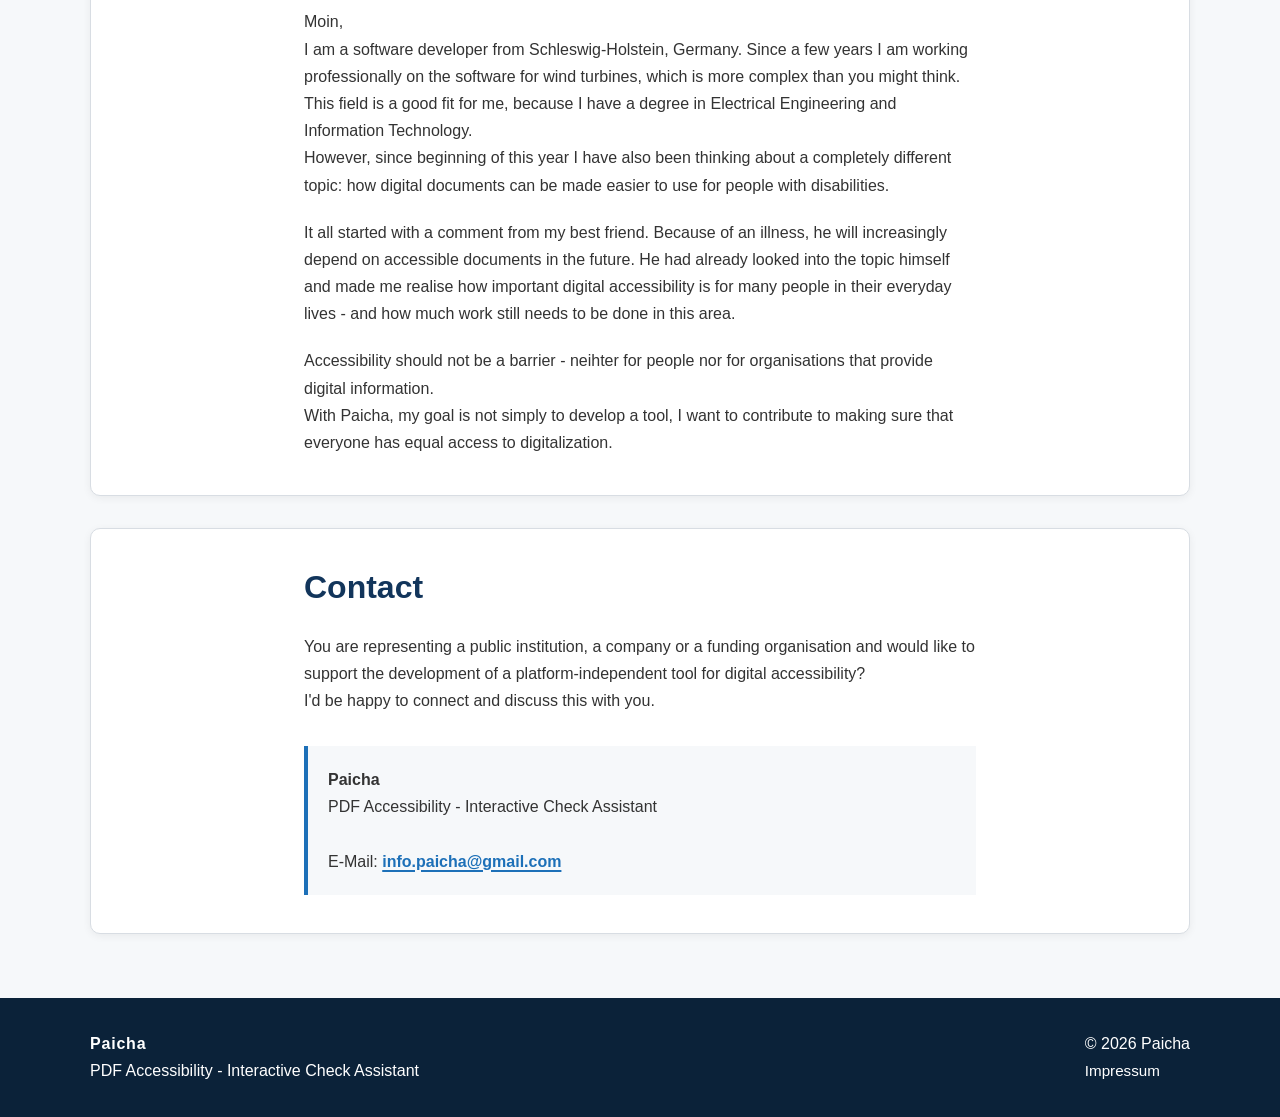
==== commit 3a94deee: "main: Added language toggle; Switched main page to english" ====
--- a/index.html
+++ b/index.html
@@ -1,5 +1,5 @@
 <!DOCTYPE html>
-<html lang="de">
+<html lang="en">
 
 <head>
 
@@ -8,18 +8,18 @@
     <meta charset="UTF-8">
     <meta name="viewport" content="width=device-width, initial-scale=1">
 
-    <title>Paicha – Interaktiver PDF-Validator für digitale Barrierefreiheit</title>
+    <title>Paicha – Interactive PDF validator for digital accessibility</title>
 
     <meta name="description"
-          content="Ein Projekt zur Entwicklung eines interaktiven Validators für barrierefreie PDF-Dokumente nach PDF/UA und europäischen Standards.">
+          content="A project to develop an interactive validator for accessible PDF documents following PDF/UA and European standards.">
 
     <meta name="author" content="Paicha">
 
     <meta property="og:title"
-          content="Paicha – Interaktiver PDF-Validator für digitale Barrierefreiheit">
+          content="Paicha – Interactive PDF validator for digital accessibility">
 
     <meta property="og:description"
-          content="Ein Projekt zur Entwicklung eines interaktiven Validators für barrierefreie PDF-Dokumente nach PDF/UA und europäischen Standards.">
+          content="A project to develop an interactive validator for accessible PDF documents following PDF/UA and European standards.">
 
     <meta property="og:type"
           content="website">
@@ -31,7 +31,7 @@
 <body>
 
 <a class="skip-link" href="#main-content">
-    Direkt zum Inhalt springen
+    Jump directly to the content
 </a>
 
 <header>
@@ -52,55 +52,63 @@
 
             </div>
 
-            <nav aria-label="Hauptnavigation">
-
-                <ul>
-
-                    <li>
-                        <a href="#motivation">
-                            Motivation
-                        </a>
-                    </li>
-
-                    <li>
-                        <a href="#unterstuetzung">
-                            Unterstützen
-                        </a>
-                    </li>
-
-                    <li>
-                        <a href="#gesetz">
-                            Gesetzlicher Rahmen
-                        </a>
-                    </li>
-
-                    <li>
-                        <a href="#validator">
-                            Warum Paicha?
-                        </a>
-                    </li>
-
-                    <li>
-                        <a href="#roadmap">
-                            Projektstatus
-                        </a>
-                    </li>
-
-                    <li>
-                        <a href="#ueber-mich">
-                            Über mich
-                        </a>
-                    </li>
-
-                    <li>
-                        <a href="#kontakt">
-                            Kontakt
-                        </a>
-                    </li>
-
-                </ul>
-
-            </nav>
+            <div class="header-top-right">
+                <div class="language-toggle">
+                <a href="index.html" class="active">EN</a>
+                <span>/</span>
+                <a href="index-de.html">DE</a>
+                </div>
+
+                <nav aria-label="Hauptnavigation">
+
+                    <ul>
+
+                        <li>
+                            <a href="#motivation">
+                                Motivation
+                            </a>
+                        </li>
+
+                        <li>
+                            <a href="#support">
+                                Support
+                            </a>
+                        </li>
+
+                        <li>
+                            <a href="#law">
+                                Legal framework
+                            </a>
+                        </li>
+
+                        <li>
+                            <a href="#validator">
+                                Why Paicha?
+                            </a>
+                        </li>
+
+                        <li>
+                            <a href="#roadmap">
+                                Project status
+                            </a>
+                        </li>
+
+                        <li>
+                            <a href="#about-me">
+                                About me
+                            </a>
+                        </li>
+
+                        <li>
+                            <a href="#contact">
+                                Contact
+                            </a>
+                        </li>
+
+                    </ul>
+
+                </nav>
+            </div>
 
         </div>
 
@@ -109,31 +117,25 @@
             <div class="hero-text">
 
                 <h1>
-
-                    Ein interaktiver<br>
-                    PDF-Validator für<br>
-                    digitale Barrierefreiheit
-
+                    An interactive<br>
+                    PDF validator for<br>
+                    digital accessibility
                 </h1>
 
                 <p class="lead">
-
-                    Digitale Barrierefreiheit muss intuitiv prüfbar sein.
-
-                </p>
-
-                <p>
-                    Paicha ist ein unabhängiges Softwareprojekt mit dem Ziel,
-                    einen besonders anwenderfreundlichen Validator für barrierefreie
-                    PDF-Dokumente zu entwickeln. Die Software soll unter
-                    Windows, Linux und macOS gleichermaßen verfügbar sein
-                    und Unternehmen, Verwaltungen sowie Bildungseinrichtungen
-                    aktiv bei der Umsetzung digitaler Barrierefreiheit
-                    unterstützen.<br><br>
-
-                    Aktuell wird ein Finanzierungspartner gesucht, um die
-                    Entwicklung zu einer vollständig nutzbaren Version
-                    fortzuführen.
+                    Digital accessibility should be intuitive to validate.
+                </p>
+
+                <p>
+                    Paicha is an independent software project with the goal of
+                    developing a user-friendly validator for checking the
+                    accessibility of PDF documents. The software is intended to be
+                    equally available for Windows, Linux and maxOS and is designed to
+                    actively help companies, administrations and educational
+                    institutions in realising digital accessibility.<br><br>
+
+                    I am currently looking for a funding partner to continue
+                    development up to a fully usable version.
                 </p>
 
             </div>
@@ -142,37 +144,37 @@
                    aria-labelledby="projektstatus">
 
                 <h2 id="projektstatus">
-                    Projektfortschritt
+                    Project progress
                 </h2>
 
                 <ul>
 
                     <li class="done">
-                        ✔ Projektidee entwickelt
+                        ✔ Project idea defined
                     </li>
 
                     <li class="done">
-                        ✔ Architektur entworfen
+                        ✔ Architecture designed
                     </li>
 
                     <li class="done">
-                        ✔ Erste Validatorregeln implementiert
+                        ✔ First validator checks implemented
                     </li>
 
                     <li class="progress">
-                        ✚ Nutzbarer technischer Demonstrator
+                        ✚ Usable technical demonstrator
                     </li>
 
                     <li>
-                        ○ Erweiterung der Prüfregeln
+                        ○ More validator checks
                     </li>
 
                     <li>
-                        ○ Tests und Qualitätssicherung
+                        ○ Testing and quality assurance
                     </li>
 
                     <li>
-                        ○ Intuitive Benutzeroberfläche
+                        ○ Intuitive user interface
                     </li>
 
                     <li>
@@ -200,135 +202,104 @@
     </h2>
 
     <p class="intro">
-        Jeden Tag werden unzählige PDF-Dokumente veröffentlicht:
-        Formulare, Satzungen, Geschäftsberichte,
-        Studienunterlagen, Bedienungsanleitungen oder
-        Informationsbroschüren.
-
-        Damit diese Dokumente für alle Menschen gleichermaßen
-        zugänglich sind, müssen sie barrierefrei erstellt werden.
-    </p>
-
-    <p>
-        Für Menschen, die Screenreader oder andere assistive Technologien
-        nutzen, reicht ein optisch gut gestaltetes Dokument allein nicht aus.
-        Erst eine korrekte semantische Struktur ermöglicht die sinnvolle
-        Interpretation eines PDF-Dokuments. Dazu gehören beispielsweise
-        Überschriftenhierarchien, Alternativtexte für Abbildungen,
-        Tabellenstrukturen, Formularbeschriftungen sowie eine eindeutige
-        Lesereihenfolge.
-    </p>
-
-    <p>
-        Die Überprüfung dieser Anforderungen ist anspruchsvoll und erfordert
-        spezialisierte Prüfwerkzeuge. Gleichzeitig nimmt die Bedeutung
-        barrierefreier Dokumente durch gesetzliche Vorgaben und den
-        fortschreitenden Ausbau digitaler Verwaltungs- und
-        Geschäftsprozesse kontinuierlich zu.
-    </p>
-
-    <p>
-        Paicha verfolgt das Ziel, diese Prüfung einfacher zugänglich zu machen.
-        Ein hochwertiges Prüfwerkzeug sollte sowohl unabhängig vom verwendeten
-        Betriebssystem eingesetzt werden können als auch für alle Nutzerinnen
-        und Nutzer leicht bedienbar sein.
+        Every day, countless PDF documents are published: forms, statutes, annual reports,
+        study materials, user manuals or information brochures.
+
+        To make these documents accessible to everyone, they need to be
+        created in an accessible way.
+    </p>
+
+    <p>
+        For people who use screen readers or other assistive technologies,
+        a document that simply looks well designed is not enough.
+        A correct semantic structure is needed so that a PDF document can
+        be interpreted in a meaningful way. This includes i.e. a clear
+        heading structure, alternative texts for images, structured tables,
+        labels for formulas and a clear reading order.
+    </p>
+
+    <p>
+        Validating these requirements is challenging and needs specialised tools.
+        At the same time, the importance of accessible documents is continuously
+        increasing driven by legal requirements and the growing use of digital
+        processes in public administration and business.
+    </p>
+
+    <p>
+        Paicha aims to make this type of validation more easily accessible.
+        A high quality validation tool should work independent of the operating
+        system being used and should also be easy to use for all users.
     </p>
 
 </section>
 
-<section id="unterstuetzung">
+<section id="support">
 
     <h2>
-        Das Projekt sucht Unterstützung
+        The project is looking for support
     </h2>
 
     <p class="intro">
-        Digitale Barrierefreiheit ist eine gesellschaftliche Aufgabe.
-    </p>
-
-    <p>
-        Mit Paicha entsteht ein Werkzeug, das Unternehmen, Verwaltungen
-        und Bildungseinrichtungen dabei unterstützen soll, barrierefreie
-        PDF-Dokumente einfacher zu prüfen und damit die Qualität der
-        Dokumente zu verbessern.
-    </p>
-
-    <p>
-        Das Projekt befindet sich derzeit in der Eigenentwicklung.
-        Für die Weiterentwicklung zu einer fertigen Lösung
-        werden Partner gesucht, die dieses Projekt gemeinsam unterstützen möchten.
-    </p>
-
-    <p>
-        Eine Finanzierung ermöglicht insbesondere:
+        Digital accessibility is a task for the whole society.
+    </p>
+
+    <p>
+        Paicha is being developed as a tool to help companies, administrations
+        and educational institutions check PDF documents for accessibility
+        more easily and therefore improve their quality.
+    </p>
+
+    <p>
+        The project is currently being developed independently. To continue
+        development towards a complete solution, I am looking for partners
+        who would like to support the project.
+    </p>
+
+    <p>
+        Funding would help me to make this possible:
         <ul>
-            <li> den Ausbau des Regelwerks </li>
-            <li> umfangreiche Tests </li>
-            <li> plattformübergreifende Qualitätssicherung </li>
-            <li> Entwicklung einer intuitiven Benutzeroberfläche </li>
-            <li> Dokumentation </li>
-            <li> langfristige Wartung </li>
+            <li> expand the amount of accessibility checks </li>
+            <li> extensive testing </li>
+            <li> ensure quality across different operating systems </li>
+            <li> develop an intuitive user interface </li>
+            <li> create a documentation </li>
+            <li> provide long-term maintenance </li>
         </ul>
     </p>
 
 </section>
 
-<section id="gesetz">
+<section id="law">
 
     <h2>
-        Gesetzlicher Rahmen
+        Legal framework
     </h2>
 
     <p class="intro">
-
-        Digitale Barrierefreiheit ist längst kein freiwilliges Qualitätsmerkmal
-        mehr, sondern Bestandteil gesetzlicher Anforderungen innerhalb der
-        Europäischen Union.
-
-    </p>
-
-    <p>
-
-        Mit dem
-        <strong>European Accessibility Act (EAA)</strong>
-        wurden europaweit einheitliche Anforderungen an die Barrierefreiheit
-        zahlreicher Produkte und Dienstleistungen geschaffen.
-        In Deutschland erfolgt die Umsetzung durch das
-        <strong>Barrierefreiheitsstärkungsgesetz (BFSG)</strong>,
-        dessen Regelungen seit dem
-        <strong>28.&nbsp;Juni&nbsp;2025</strong>
-        für viele Unternehmen verbindlich gelten.
-
-    </p>
-
-    <p>
-
-        Bereits zuvor waren öffentliche Stellen des Bundes und der Länder
-        verpflichtet, ihre digitalen Angebote möglichst barrierefrei
-        bereitzustellen.
-        Die Anforderungen orientieren sich dabei unter anderem an der
-        europäischen Norm
-        <strong>EN&nbsp;301&nbsp;549</strong>,
-        welche in vielen Bereichen auf die
+        Digital accessibility is no longer just an optional quality feature.
+        It is already part of legal requirements within the European Union.
+    </p>
+
+    <p>
+        The <strong>European Accessibility Act (EAA)</strong> introduced
+        common accessibility requirements across Europe for many products
+        and services.<br>
+        The requirements are based on the European standard
+        <strong>EN&nbsp;301&nbsp;549</strong>, which refers to
         <strong>Web Content Accessibility Guidelines (WCAG)</strong>
-        verweist.
-
-    </p>
-
-    <p>
-
-        Für PDF-Dokumente bildet darüber hinaus
-        <strong>PDF/UA (ISO&nbsp;14289)</strong>
-        den international anerkannten Standard für barrierefreie
-        elektronische Dokumente.
-        Die Einhaltung dieser Anforderungen gewinnt sowohl für öffentliche
-        Einrichtungen als auch für Unternehmen zunehmend an Bedeutung.
-
-    </p>
-
-    <p>
-        Daraus ergibt sich ein wachsender Bedarf an zuverlässigen Werkzeugen
-        zur Qualitätssicherung barrierefreier PDF-Dokumente.
+        in many topics.
+    </p>
+
+    <p>
+        For PDF documents, <strong>PDF/UA (ISO&nbsp;14289)</strong>
+        is the internationally accepted standard for accessible digital documents.
+        Meeting these requirements is becoming increasingly important for both
+        public institutions and businesses.
+    </p>
+
+    <p>
+        This results in a growing need for reliable tools for ensuring the
+        quality of accessible PDF documents.
     </p>
 
 </section>
@@ -336,49 +307,45 @@
 <section id="validator">
 
     <h2>
-        Warum ein neuer Validator?
+        Why a new validator?
     </h2>
 
     <p class="intro">
-        Es existieren bereits Werkzeuge zur Prüfung barrierefreier
-        PDF-Dokumente.
-        Dennoch besteht insbesondere im Bereich plattformübergreifender
-        Software weiterhin Entwicklungsbedarf.
-    </p>
-
-    <p>
-        Mit dem <strong> PDF Accessibility Checker (PAC) </strong>
-        und <strong>veraPDF</strong> gibt es bereits etablierte Lösungen.
-        Beide erfüllen wichtige Aufgaben, verfolgen jedoch unterschiedliche
-        Schwerpunkte.
-    </p>
-
-    <p>
-        PAC bietet eine anwenderfreundliche Oberfläche mit
-        visueller Unterstützung bei der Analyse der Dokumentstruktur und
-        erleichtert dadurch insbesondere die manuelle Prüfung, gleichzeitig
-        ist PAC aber ausschließlich für Windows verfügbar. Organisationen,
-        die Linux oder macOS einsetzen, verfügen derzeit über keine Lösung
-        mit vergleichbarem Funktionsumfang.
-    </p>
-
-    <p>
-        Dahingegen ist veraPDF als plattformübergreifendes Open-Source-Projekt
-        auf allen Betriebssystemen lauffähig. Der Fokus liegt jedoch auf der
-        technischen Prüfung normativer Anforderungen. Die visuelle Unterstützung
-        bei der Analyse von Struktur, Lesereihenfolge und Tagging fällt im Vergleich
-        zu PAC deutlich geringer aus und richtet sich eher an technisch
-        versierte Nutzerinnen und Nutzer.
-    </p>
-
-    <p>
-        Damit ergibt sich eine Lücke: Derzeit existiert kein Prüfwerkzeug, das die
-        plattformübergreifende Verfügbarkeit von veraPDF mit der benutzerfreundlichen,
-        visuellen Unterstützung von PAC verbindet. Genau da möchte ich mit Paicha ansetzen.<br>
-        Zusätzlich sollen die Prüfschritte, die ausschließlich manuell durchgeführt werden
-        können, im Validator ihren Platz haben und mit Bedienelementen unterstützt werden.
-        Dadurch wird nicht nur ein automatischer Prüfbericht erstellt, sondern der Nutzer
-        interaktiv mit eingebunden.
+        There are already tools for validating the accessibility of PDF documents.
+        However, there is still room for improvement, especially when it comes to
+        software that works across different operating systems.
+    </p>
+
+    <p>
+        The <strong> PDF Accessibility Checker (PAC) </strong> and
+        <strong>veraPDF</strong> are already established solutions.
+        Both handle important tasks, but each of them with a different focus.
+    </p>
+
+    <p>
+        PAC provides a user-friendly interface with visual support for analysing
+        the structure of a document. This is especially helpful for the manual
+        validation. However, PAC is only available for Windows. Organisations
+        that use Linux or macOS do not have a solution with a similar set
+        of features.
+    </p>
+
+    <p>
+        veraPDF, on the other hand, is an open-source project that works across all the
+        different operating systems. Its main focus is the technical validation of
+        requirements defined by standards. Compared with PAC, it provides less visual
+        support for analysing document structure, reading order and tagging.
+        It is therefore designed for more technically experienced users.
+    </p>
+
+    <p>
+        This leaves a gap: There is currently no tool that combines the cross-platform
+        availability of veraPDF with the user-friendly visual support of PAC. This is
+        where I want Paicha to make a difference.<br>
+        Checks that can only be performed manually should also be integrated into
+        the validator and supported by interactive controls. That means that not
+        only a automated test report is being generated, but also the user is actively
+        taking part in the validation process.
     </p>
 
 </section>
@@ -386,15 +353,13 @@
 <section id="roadmap">
 
     <h2>
-        Projektstatus
+        Project status
     </h2>
 
     <p class="intro">
-
-        Paicha befindet sich noch in der Entwicklung.
-        Aktuell existiert bereits eine funktionsfähige Architektur sowie eine
-        Implementierung erster Validierungsregeln.
-
+        Paicha is still under development.
+        A functional software architecture already exists, as well as an
+        implementation of the first validation rules.
     </p>
 
     <div class="roadmap">
@@ -408,12 +373,12 @@
             <div>
 
                 <h3>
-                    Erfüllt: Projektidee
-                </h3>
-
-                <p>
-                    Definition der Zielsetzung und Analyse bestehender
-                    Prüfwerkzeuge.
+                    Completed: Project idea
+                </h3>
+
+                <p>
+                    Definition of the project's goals and analysis of
+                    existing accessibility validation tools.
                 </p>
 
             </div>
@@ -429,12 +394,12 @@
             <div>
 
                 <h3>
-                    Erfüllt: Softwarearchitektur
-                </h3>
-
-                <p>
-                    Entwicklung einer modularen und plattformunabhängigen
-                    Architektur als Grundlage des Validators.
+                    Completed: Software architecture
+                </h3>
+
+                <p>
+                    Development of a modular and platform-independent
+                    architecture as a foundation of the validator.
                 </p>
 
             </div>
@@ -450,12 +415,12 @@
             <div>
 
                 <h3>
-                    Erfüllt: Erste Validatorregeln
-                </h3>
-
-                <p>
-                    Implementierung erster Prüfungen für die Analyse
-                    barrierefreier PDF-Dokumente.
+                    Completed: First validation rules
+                </h3>
+
+                <p>
+                    Implementation of the first checks for analysing
+                    the accessibility of PDF documents.
                 </p>
 
             </div>
@@ -471,14 +436,13 @@
             <div>
 
                 <h3>
-                    In Bearbeitung: Nutzbarer technischer Demonstrator
-                </h3>
-
-                <p>
-                    Bereitstellung eines technischen Prototyps zur Validierung
-                    der Kernidee für interessierte Anwenderinnen und Anwender
-                    sowie Einrichtungen, die den Validator im praktischen Einsatz
-                    evaluieren möchten.
+                    In progress: Usable technical demonstrator
+                </h3>
+
+                <p>
+                    Development of a technical prototype to demonstrate the core
+                    idea to interested users and organisations that would like
+                    to evaluate the validator in practical use.
                 </p>
 
             </div>
@@ -494,13 +458,13 @@
             <div>
 
                 <h3>
-                    Ausstehend: Erweiterung der Prüfregeln
-                </h3>
-
-                <p>
-                    Schrittweise Umsetzung weiterer Prüfungen für PDF/UA,
-                    semantische Dokumentstrukturen sowie zusätzliche
-                    Anforderungen europäischer Standards.
+                    Planned: Additional validation rules
+                </h3>
+
+                <p>
+                    Step-by-step implementation of additional checks for
+                    PDF/UA, semantic document structures and further
+                    requirements from European standards.
                 </p>
 
             </div>
@@ -516,13 +480,13 @@
             <div>
 
                 <h3>
-                    Ausstehend: Tests und Qualitätssicherung
-                </h3>
-
-                <p>
-                    Umfangreiche automatisierte Softwaretests zur
-                    Qualitätssicherung der implementierten Prüfregeln
-                    sowie Anwendungstests unter verschiedenen Betriebssystemen.
+                    Planned: Testing and quality assurance
+                </h3>
+
+                <p>
+                    Extensive automated software tests to ensure the quality of
+                    the implemented validation rules, as well as practical tests
+                    on different operating systems.
                 </p>
 
             </div>
@@ -538,13 +502,13 @@
             <div>
 
                 <h3>
-                    Ausstehend: Intuitive Benutzeroberfläche 
-                </h3>
-
-                <p>
-                    Entwicklung einer intuitiven und gut strukturierten
-                    Benutzeroberfläche. Interaktive Bedienelementen
-                    unterstützen die manuelle Prüfung.
+                    Planned: Intuitive user interface
+                </h3>
+
+                <p>
+                    Development of an intuitive and well-structured
+                    user interface. Interactive controls will support
+                    users during manual checks.
                 </p>
 
             </div>
@@ -560,12 +524,12 @@
             <div>
 
                 <h3>
-                    Ausstehend: Version&nbsp;1.0
-                </h3>
-
-                <p>
-                    Veröffentlichung einer stabilen Version für
-                    die Validierung barrierefreier PDF-Dokumente.
+                    Planned: Version&nbsp;1.0
+                </h3>
+
+                <p>
+                    Release of a stable version for validating the
+                    accessibility of PDF documents.
                 </p>
 
             </div>
@@ -576,63 +540,56 @@
 
 </section>
 
-<section id="ueber-mich">
+<section id="about-me">
 
     <h2>
-        Über mich
+        About me
     </h2>
 
     <p class="intro">
-
-        Hinter Paicha steht kein Unternehmen, sondern ein
-        eigenständiges Softwareprojekt in der Entwicklungsphase.
-
+        Paicha is not a company. It is an independent software
+        project that is currently under development.
     </p>
     
     <p>
         Moin,<br>
-        ich bin ein Softwareentwickler aus Schleswig-Holstein und beschäftige mich
-        hauptberuflich seit ein paar Jahren mit der Programmierung von Windkraftanlagen,
-        deren Software komplexer aufgebaut ist, als so manch einer denkt. Der Bereich
-        passt nach einem erfolgreichen Ingenieursstudium in der Elektrotechnik und
-        Informationstechnik auch ziemlich gut zu mir.<br>
-        Doch seit Anfang des Jahres beschäftigt mich noch ein ganz anderes Thema,
-        nämlich die Frage, wie digitale Dokumente für Anwenderinnen und Anwender
-        mit Einschränkungen gut genutzt werden können.
-    </p>
-
-    <p>
-        Das Ganze begann mit einer Bemerkung meines besten Freundes. Aufgrund
-        einer Erkrankung wird er in Zukunft zunehmend auf barrierefreie Dokumente
-        angewiesen sein.
-        Er hat sich bereits mit dem Thema auseinandergesetzt und mir bewusst
-        gemacht, welche Bedeutung digitale Barrierefreiheit für viele Menschen
-        im Alltag besitzt, aber wie viel Bedarf ausgerechnet in diesem Bereich
-        heute noch existiert.
-    </p>
-
-    <p>
-        Barrierefreiheit sollte keine Hürde darstellen – weder für Menschen noch
-        für Organisationen, die digitale Informationen bereitstellen.<br>
-        Mein Ziel mit Paicha ist es nicht einfach nur ein Prüfwerkzeug zu entwickeln,
-        sondern einen Beitrag zu leisten, der allen Personen gleichermaßen Zugang
-        zur Digitalisierung erlaubt.
+        I am a software developer from Schleswig-Holstein, Germany. Since a few
+        years I am working professionally on the software for wind turbines, which
+        is more complex than you might think. This field is a good fit for me,
+        because I have a degree in Electrical Engineering and Information Technology.<br>
+        However, since beginning of this year I have also been thinking about a
+        completely different topic: how digital documents can be made easier to use
+        for people with disabilities.
+    </p>
+
+    <p>
+        It all started with a comment from my best friend. Because of an illness,
+        he will increasingly depend on accessible documents in the future.
+        He had already looked into the topic himself and made me realise how
+        important digital accessibility is for many people in their everyday
+        lives - and how much work still needs to be done in this area.
+    </p>
+
+    <p>
+        Accessibility should not be a barrier - neihter for people nor for organisations
+        that provide digital information.<br>
+        With Paicha, my goal is not simply to develop a tool, I want to contribute
+        to making sure that everyone has equal access to digitalization.
     </p>
 
 </section>
 
-<section id="kontakt">
+<section id="contact">
 
     <h2>
-        Kontakt
+        Contact
     </h2>
 
     <p>
-        Sie vertreten eine öffentliche Einrichtung, ein Unternehmen
-        oder eine Förderorganisation und möchten die Entwicklung eines
-        plattformunabhängigen Werkzeugs für digitale Barrierefreiheit
-        unterstützen?<br>
-        Ich freue mich über den Austausch.
+        You are representing a public institution, a company or a
+        funding organisation and would like to support the development
+        of a platform-independent tool for digital accessibility?<br>
+        I'd be happy to connect and discuss this with you.
     </p>
 
     <address>
--- a/style.css
+++ b/style.css
@@ -221,6 +221,11 @@
 
 }
 
+.header-top-right{
+    display: flex;
+    flex-direction: column;
+}
+
 
 /* ==========================================================
    7. Logo / Projektname
@@ -300,6 +305,32 @@
 
     text-decoration: underline;
 
+}
+
+.language-toggle {
+  display: inline-flex;
+  align-self: flex-end;
+  align-items: center;
+  gap: 6px;
+  font-family: sans-serif;
+  margin-bottom: 1rem;
+}
+
+.language-toggle a {
+  color: #eee;
+  text-decoration: none;
+  padding: 4px 8px;
+  border-radius: 6px;
+}
+
+.language-toggle a:hover {
+  color: #666;
+  background: #eee;
+}
+
+.language-toggle .active {
+  color: #666;
+  background: #eee;
 }
 
 
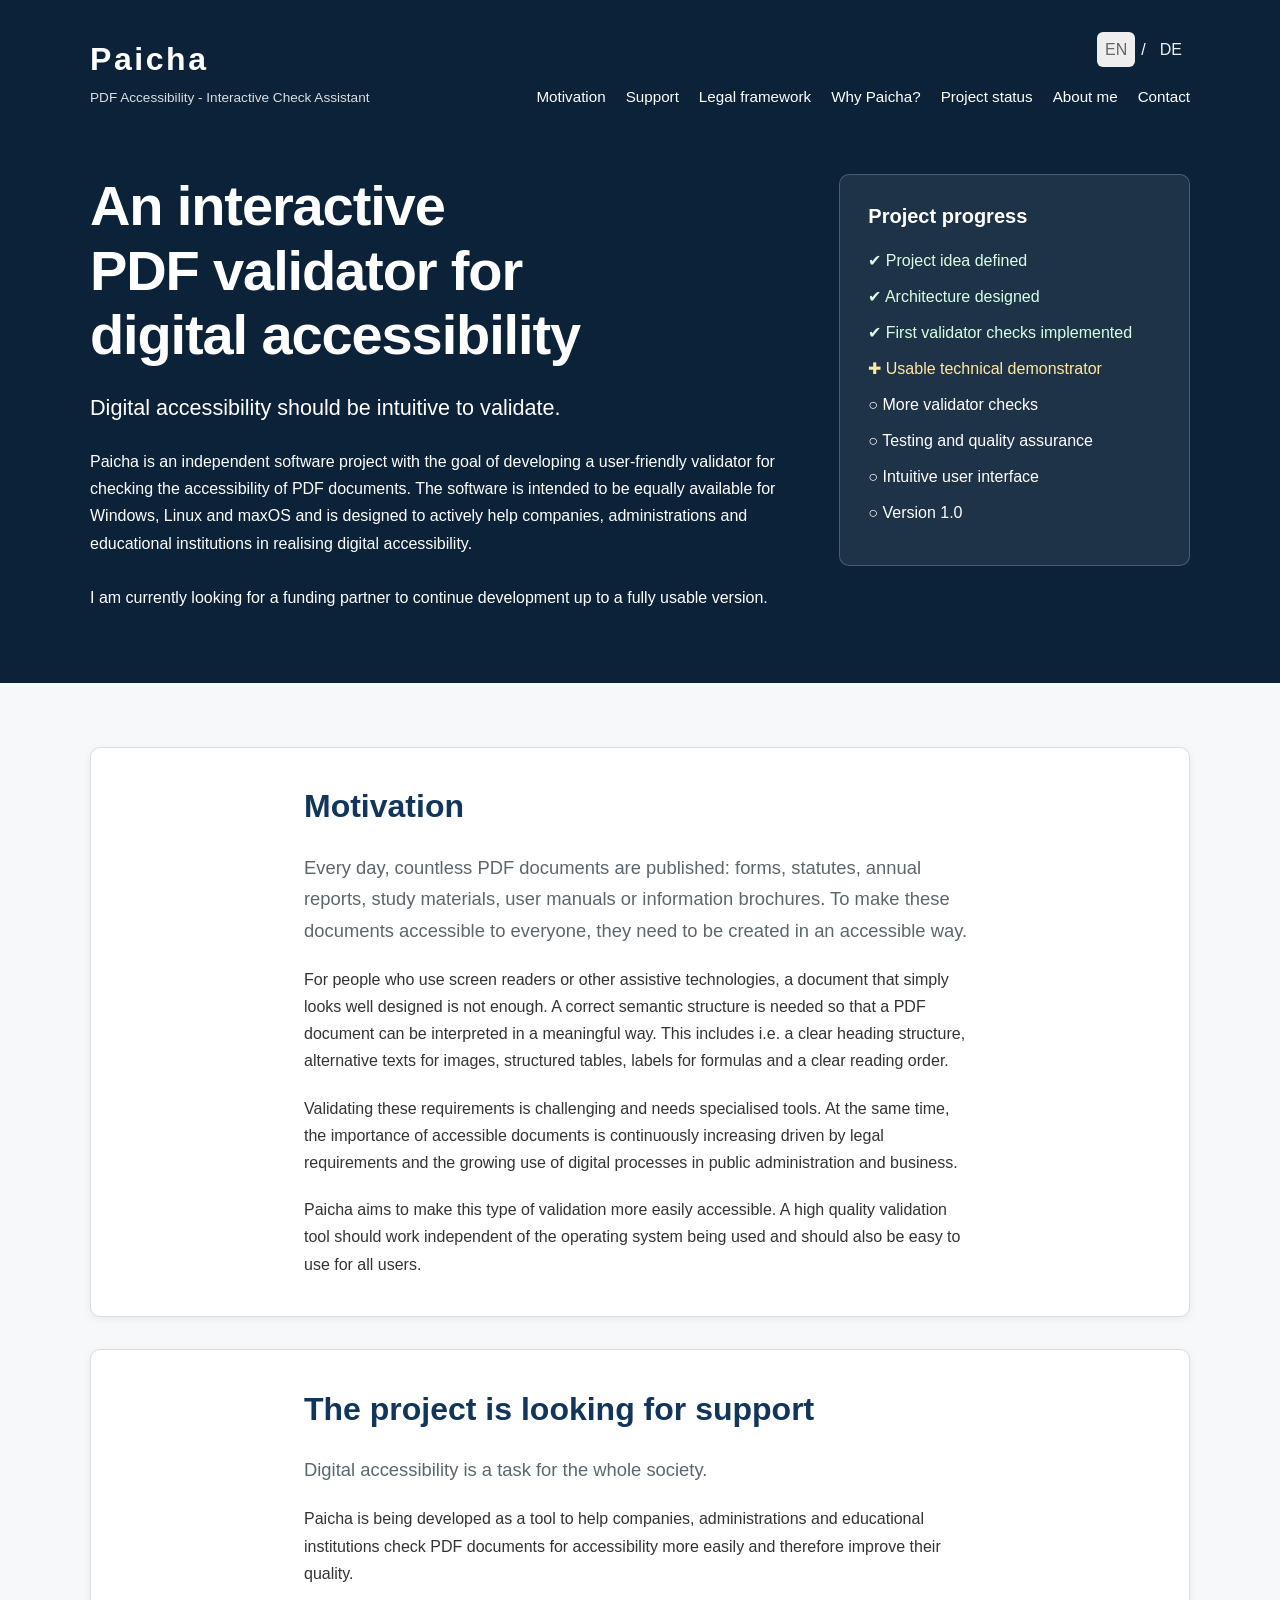
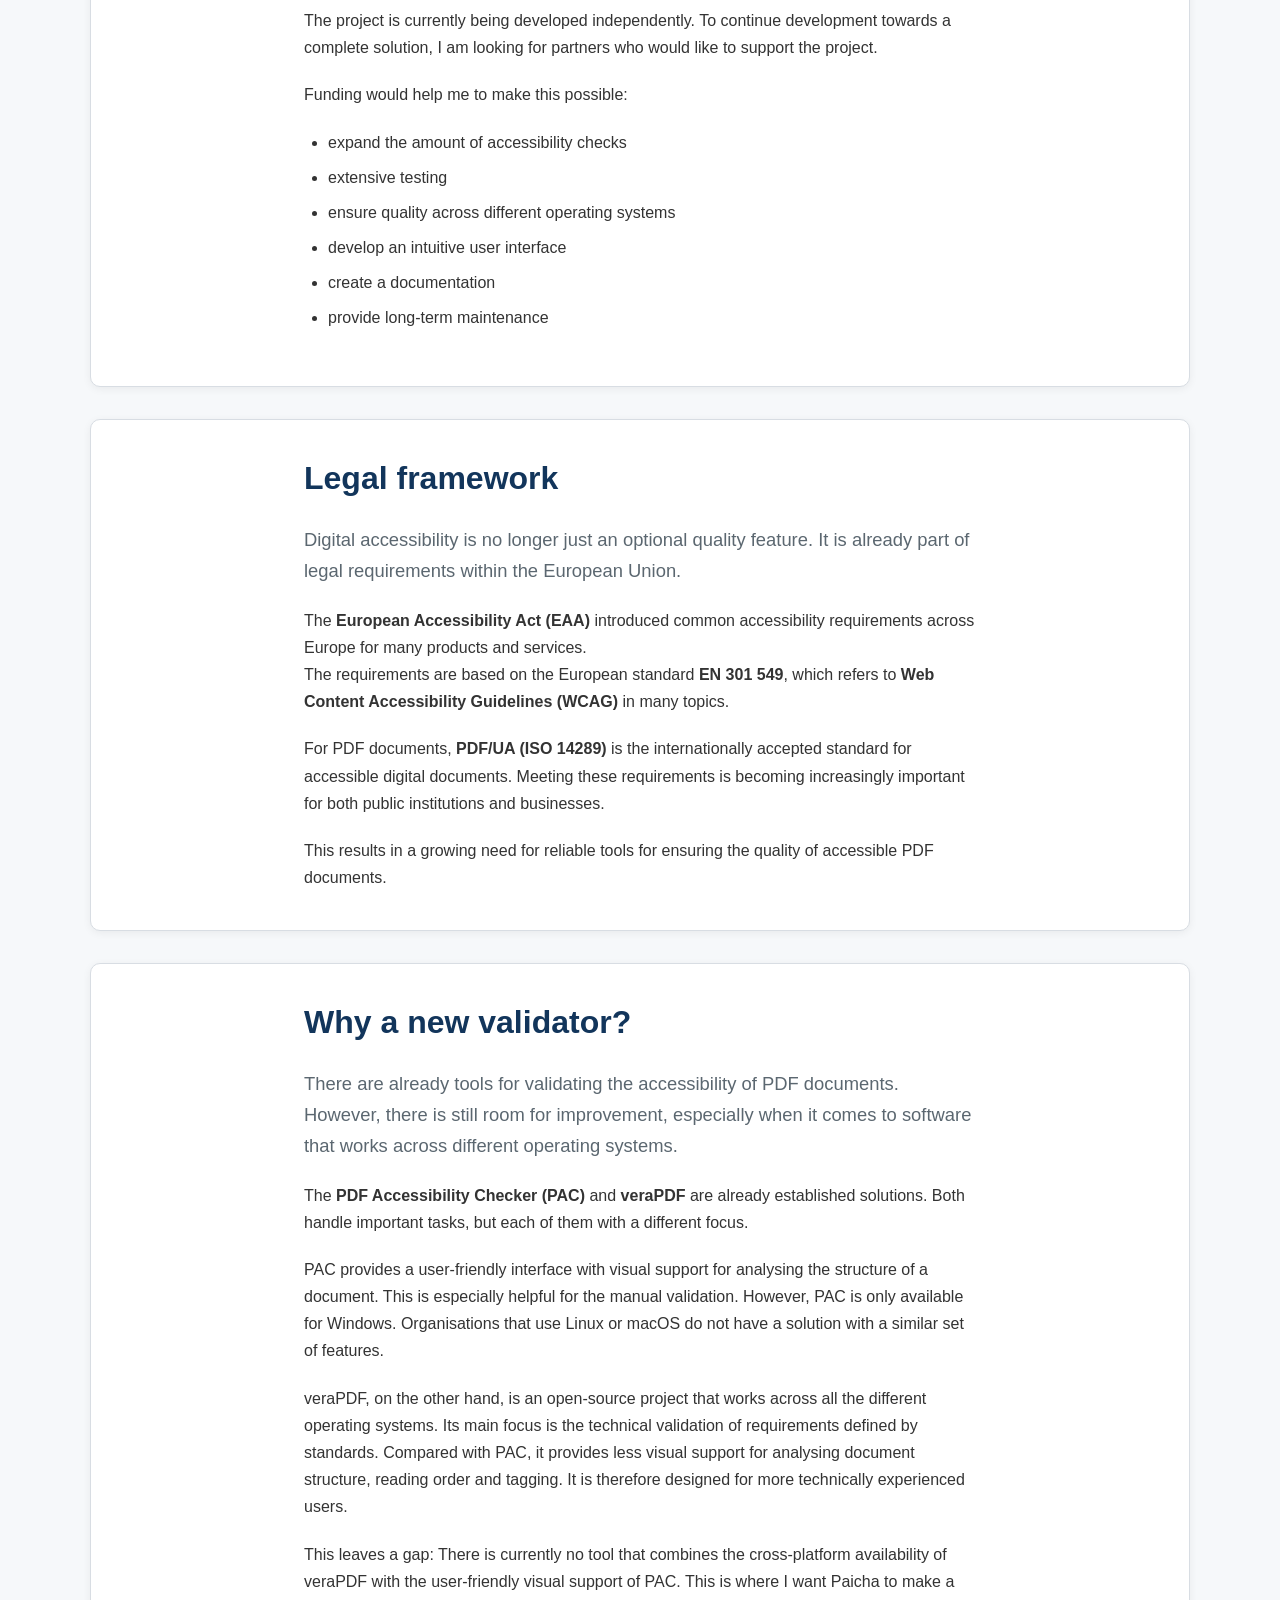
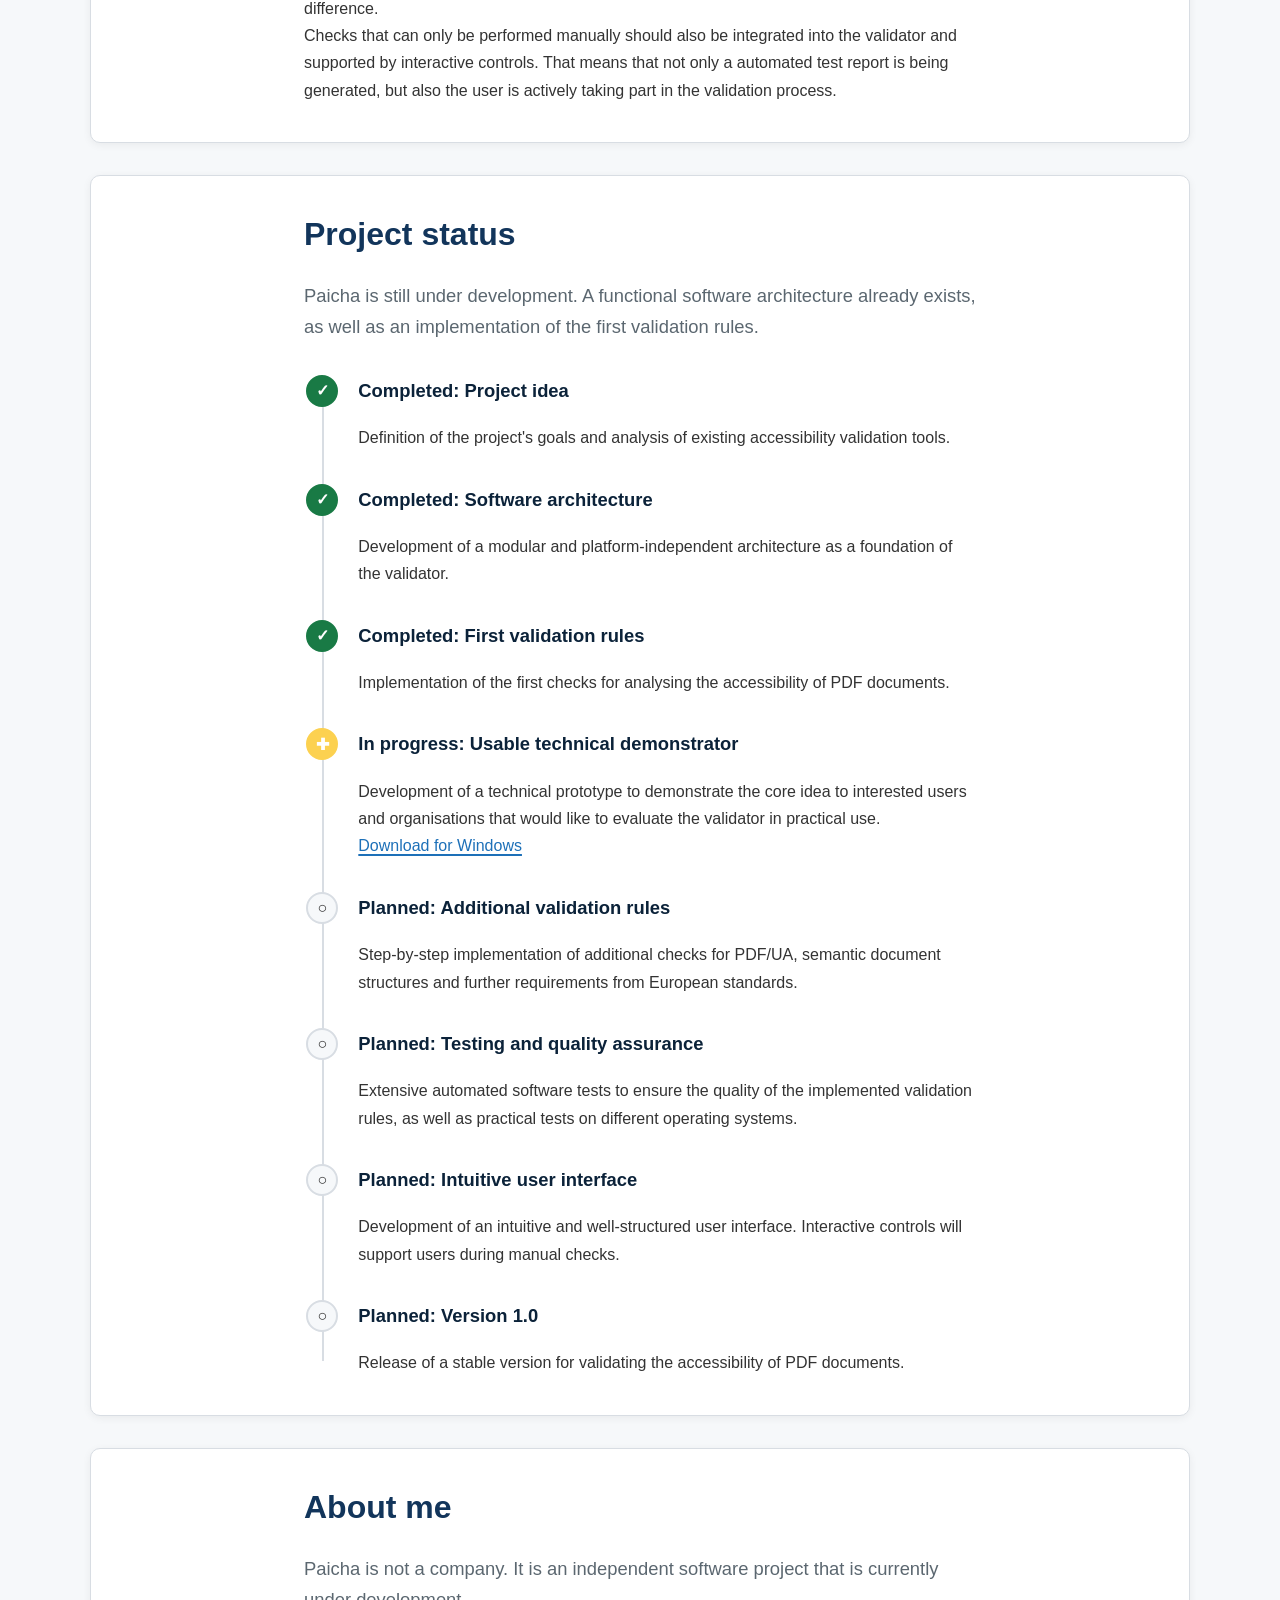
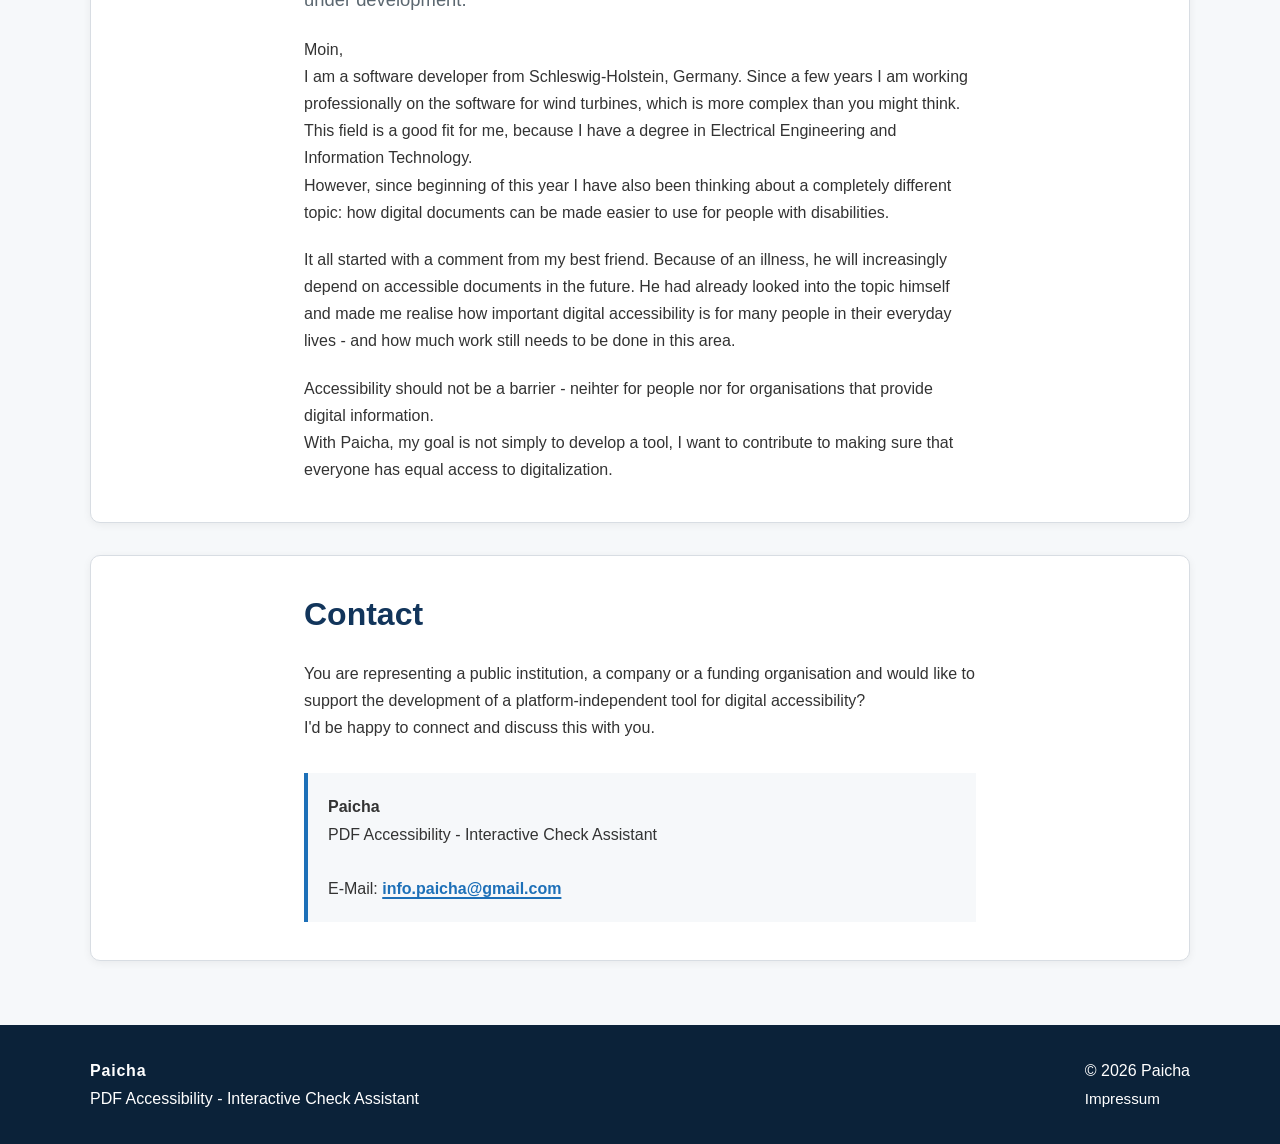
==== commit 71535497: "main: Added demonstrator download for Windows" ====
--- a/index.html
+++ b/index.html
@@ -445,6 +445,10 @@
                     to evaluate the validator in practical use.
                 </p>
 
+                <a href="Paicha-Windows.zip" download>
+                    Download for Windows
+                </a>
+
             </div>
 
         </div>
